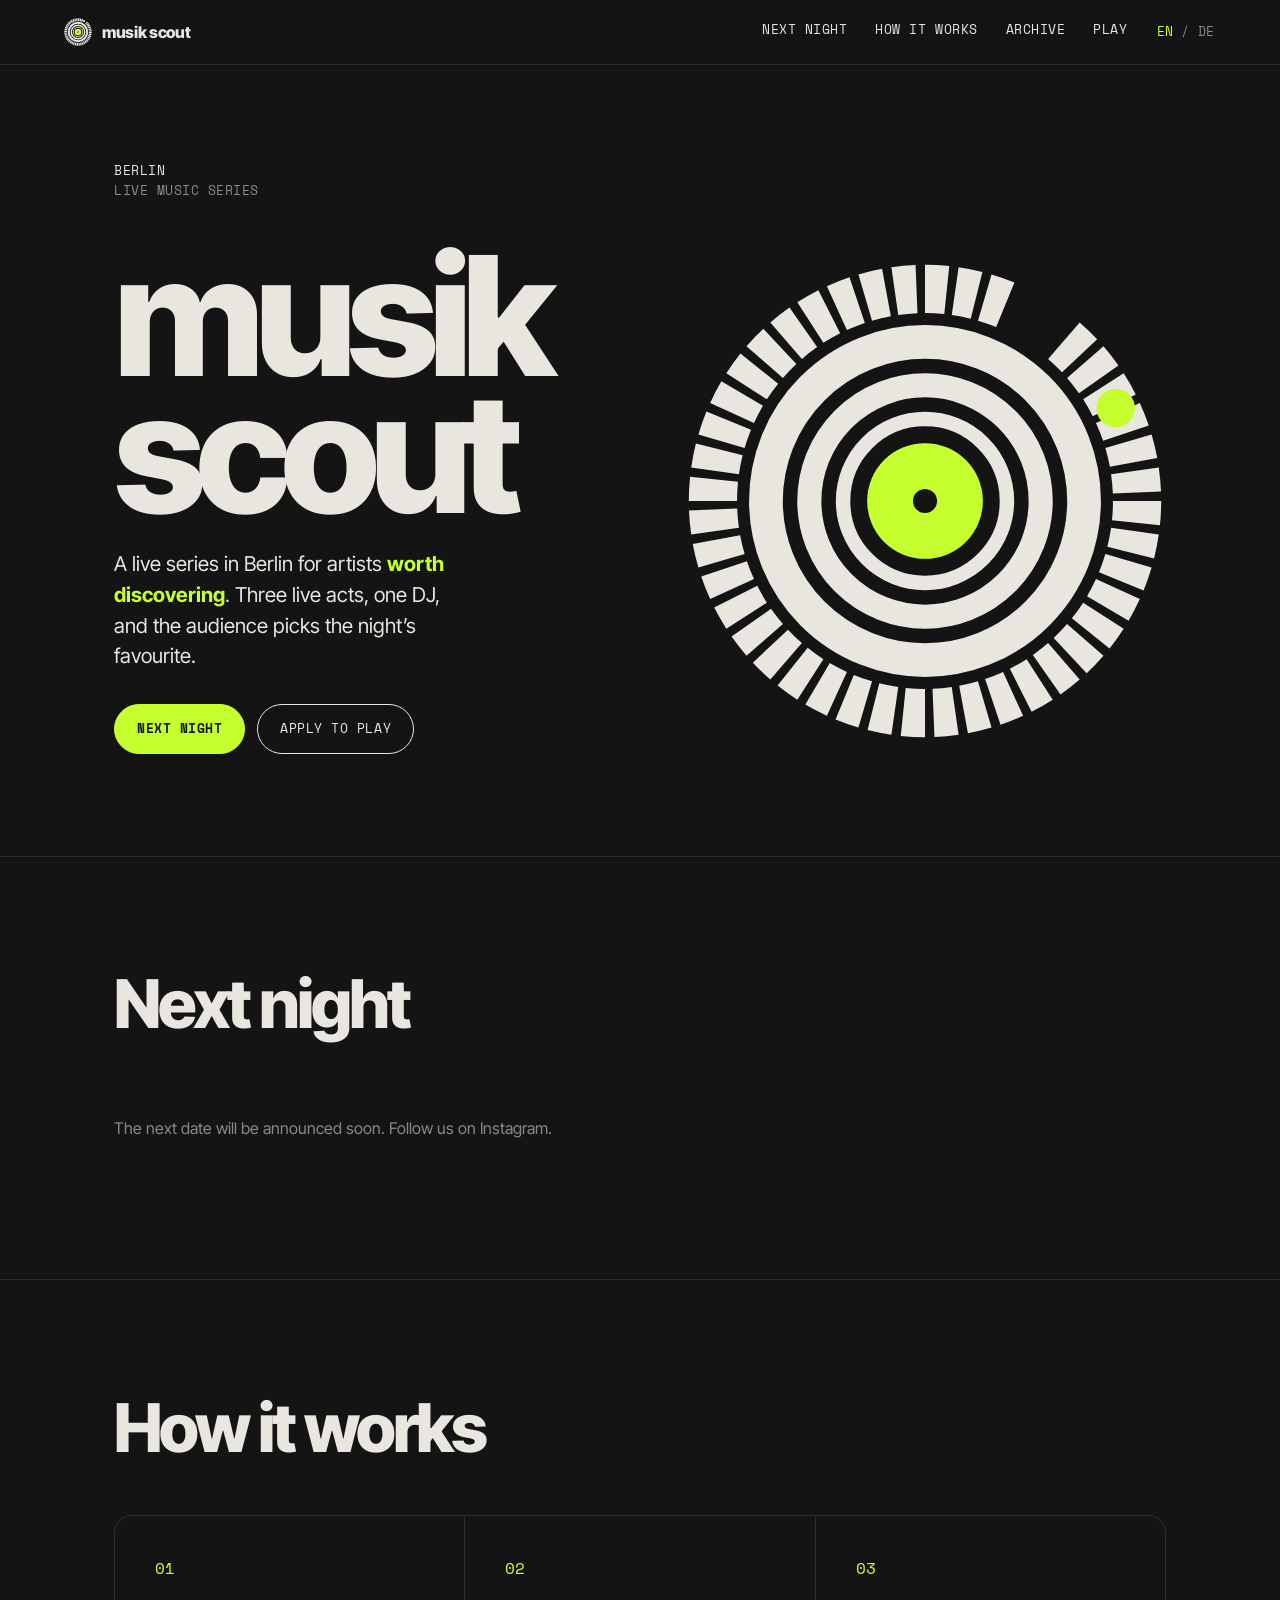
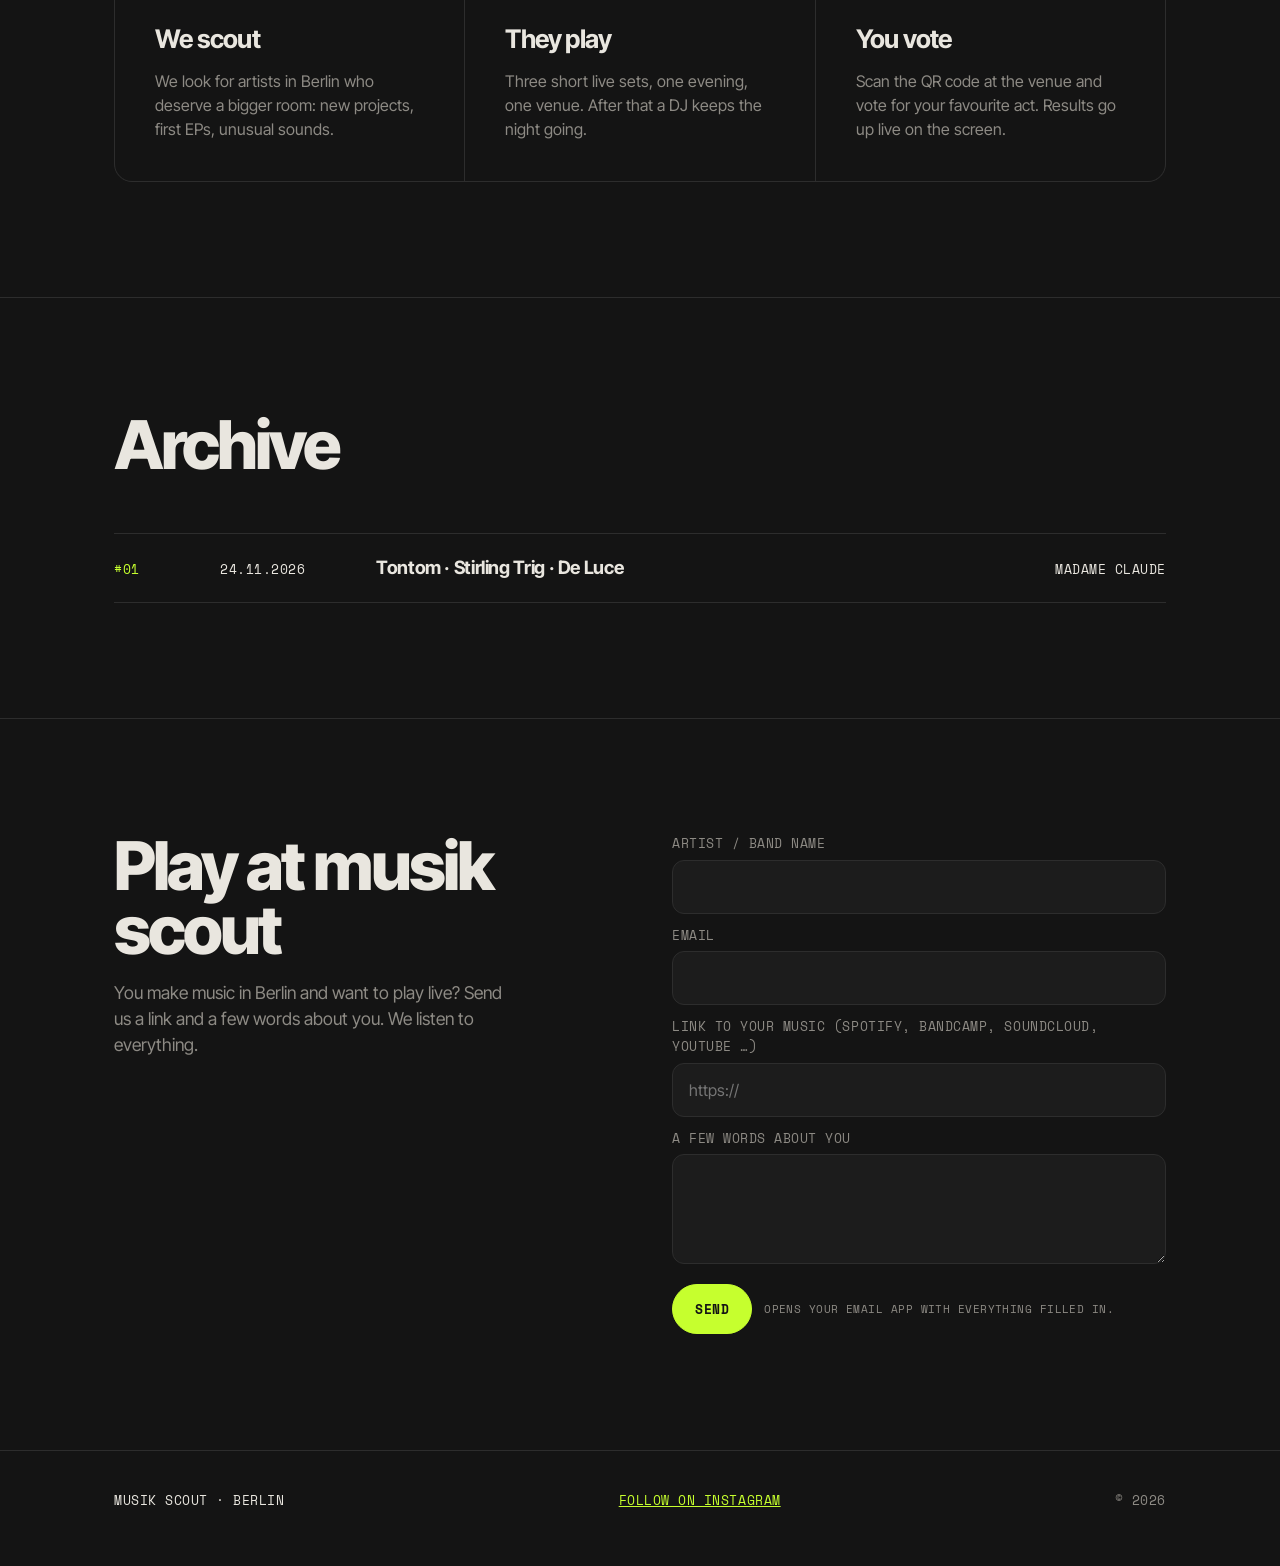
==== index.html @ 7084087f "Erste Version: One-Pager, QR-Voting und Live-Ergebnis Co-Authored-By: Claude Opus 5.5 <noreply@anthr" ====
<!doctype html>
<html lang="en">
<head>
  <meta charset="utf-8">
  <meta name="viewport" content="width=device-width, initial-scale=1">
  <title>musik scout · Berlin</title>
  <meta name="description" content="musik scout – a live music series in Berlin. Three live acts, one DJ, and the audience picks the night’s favourite.">
  <meta name="theme-color" content="#141414">
  <meta property="og:title" content="musik scout · Berlin">
  <meta property="og:description" content="Three live acts, one DJ, and the audience picks the night’s favourite.">
  <link rel="icon" href="assets/logo-static.svg" type="image/svg+xml">
  <link rel="stylesheet" href="assets/style.css">
</head>
<body>

<nav class="nav">
  <a class="brand" href="#top"><img src="assets/logo-static.svg" alt=""> musik scout</a>
  <ul class="mono">
    <li><a href="#next" data-i18n="nav.next">Next night</a></li>
    <li><a href="#how" data-i18n="nav.how">How it works</a></li>
    <li><a href="#archive" data-i18n="nav.archive">Archive</a></li>
    <li><a href="#play" data-i18n="nav.play">Play</a></li>
    <li class="lang"><button data-lang="en">EN</button><span class="dim">/</span><button data-lang="de">DE</button></li>
  </ul>
</nav>

<header class="hero wrap" id="top">
  <div class="hero-meta mono">
    <span>Berlin<br><span class="dim" data-i18n="hero.kicker">Live music series</span></span>
    <span class="lime" id="hero-date" style="text-align:right"></span>
  </div>
  <div class="hero-grid">
    <div>
      <h1 class="wordmark">musik<br>scout</h1>
      <p class="lede" data-i18n="hero.lede"></p>
      <div class="cta-row">
        <a class="btn primary" href="#next" data-i18n="hero.cta">Next night</a>
        <a class="btn" href="#play" data-i18n="hero.play">Apply to play</a>
      </div>
    </div>
    <div class="hero-logo" id="hero-logo" aria-hidden="true"></div>
  </div>
</header>

<section id="next">
  <div class="wrap">
    <div class="section-head">
      <h2 data-i18n="next.title">Next night</h2>
      <span class="mono lime" id="next-edition"></span>
    </div>
    <div id="next-event"></div>
  </div>
</section>

<section id="how">
  <div class="wrap">
    <div class="section-head"><h2 data-i18n="how.title">How it works</h2></div>
    <div class="steps">
      <div class="step"><div class="num">01</div><h3 data-i18n="how.1.t"></h3><p data-i18n="how.1.p"></p></div>
      <div class="step"><div class="num">02</div><h3 data-i18n="how.2.t"></h3><p data-i18n="how.2.p"></p></div>
      <div class="step"><div class="num">03</div><h3 data-i18n="how.3.t"></h3><p data-i18n="how.3.p"></p></div>
    </div>
  </div>
</section>

<section id="archive">
  <div class="wrap">
    <div class="section-head"><h2 data-i18n="archive.title">Archive</h2></div>
    <ul class="archive" id="archive-list"></ul>
  </div>
</section>

<section id="play">
  <div class="wrap apply">
    <div>
      <h2 data-i18n="play.title">Play at musik scout</h2>
      <p data-i18n="play.p"></p>
    </div>
    <form class="apply-form" id="apply-form">
      <label class="field"><span class="mono dim" data-i18n="play.name"></span><input name="name" required></label>
      <label class="field"><span class="mono dim" data-i18n="play.email"></span><input name="email" type="email" required></label>
      <label class="field"><span class="mono dim" data-i18n="play.link"></span><input name="link" type="url" required placeholder="https://"></label>
      <label class="field"><span class="mono dim" data-i18n="play.msg"></span><textarea name="msg"></textarea></label>
      <div class="cta-row" style="margin-top:8px;align-items:center">
        <button class="btn primary" type="submit" data-i18n="play.send">Send</button>
        <span class="mono dim" style="font-size:.7rem" data-i18n="play.note"></span>
      </div>
    </form>
  </div>
</section>

<footer>
  <div class="wrap mono">
    <span>musik scout · Berlin</span>
    <a id="insta-link" href="#" target="_blank" rel="noopener" class="lime" data-i18n="foot.follow">Follow on Instagram</a>
    <span class="dim">© <span id="year"></span></span>
  </div>
</footer>

<script src="assets/data.js"></script>
<script src="assets/i18n.js"></script>
<script src="assets/app.js"></script>
</body>
</html>
---- assets/style.css ----
@import url("https://fonts.googleapis.com/css2?family=Inter+Tight:wght@500;700;800&family=Space+Mono:wght@400;700&display=swap");

:root {
  --bg: #141414;
  --bg-2: #1c1c1c;
  --ink: #e9e6df;
  --ink-dim: #8d8a84;
  --line: #2d2d2d;
  --lime: #c6ff2e;
  --sans: "Inter Tight", "Helvetica Neue", Arial, sans-serif;
  --mono: "Space Mono", ui-monospace, Menlo, monospace;
  --pad: clamp(20px, 5vw, 64px);
}

* { box-sizing: border-box; margin: 0; padding: 0; }
html { scroll-behavior: smooth; }
body {
  background: var(--bg);
  color: var(--ink);
  font-family: var(--sans);
  -webkit-font-smoothing: antialiased;
  line-height: 1.5;
}
a { color: inherit; }
img, svg { display: block; max-width: 100%; }

.mono { font-family: var(--mono); text-transform: uppercase; letter-spacing: 0.04em; font-size: 0.82rem; }
.lime { color: var(--lime); }
.dim { color: var(--ink-dim); }
.wrap { max-width: 1180px; margin: 0 auto; padding: 0 var(--pad); }

/* ── Nav ─────────────────────────────────────────── */
.nav {
  position: sticky; top: 0; z-index: 10;
  display: flex; justify-content: space-between; align-items: center;
  padding: 18px var(--pad);
  background: rgba(20, 20, 20, 0.85);
  backdrop-filter: blur(10px);
  border-bottom: 1px solid var(--line);
}
.nav .brand { display: flex; gap: 10px; align-items: center; text-decoration: none; font-weight: 800; letter-spacing: -0.02em; }
.nav .brand img { width: 28px; height: 28px; }
.nav ul { display: flex; gap: 28px; list-style: none; }
.nav ul a { text-decoration: none; }
.nav ul a:hover { color: var(--lime); }
@media (max-width: 720px) { .nav ul li:not(:last-child) { display: none; } }

/* ── Hero ────────────────────────────────────────── */
.hero { padding-top: clamp(40px, 8vw, 96px); padding-bottom: clamp(48px, 8vw, 110px); }
.hero-meta { display: flex; justify-content: space-between; margin-bottom: clamp(24px, 5vw, 48px); }
.hero-grid { display: grid; grid-template-columns: 1.05fr 1fr; gap: clamp(24px, 5vw, 72px); align-items: center; }
.hero-logo { width: 100%; max-width: 520px; justify-self: center; color: var(--ink); }
.hero-logo .orbit { transform-origin: 100px 100px; animation: orbit 14s linear infinite; }
@keyframes orbit { to { transform: rotate(360deg); } }
@media (prefers-reduced-motion: reduce) { .hero-logo .orbit { animation: none; } }

.wordmark {
  font-weight: 800;
  font-size: clamp(4.2rem, 13vw, 10.5rem);
  line-height: 0.82;
  letter-spacing: -0.055em;
  margin-bottom: 28px;
}
.hero p.lede { font-size: clamp(1.1rem, 1.6vw, 1.35rem); max-width: 30ch; color: var(--ink); }
.hero p.lede strong { color: var(--lime); font-weight: 700; }
.cta-row { display: flex; gap: 12px; flex-wrap: wrap; margin-top: 32px; }

.btn {
  display: inline-flex; align-items: center; gap: 10px;
  padding: 14px 22px; border-radius: 999px;
  font-family: var(--mono); text-transform: uppercase; font-size: 0.82rem; letter-spacing: 0.04em;
  text-decoration: none; border: 1px solid var(--ink); background: transparent; color: var(--ink);
  cursor: pointer; transition: background .15s, color .15s, transform .1s;
}
.btn:hover { background: var(--ink); color: var(--bg); }
.btn.primary { background: var(--lime); border-color: var(--lime); color: var(--bg); font-weight: 700; }
.btn.primary:hover { background: var(--ink); border-color: var(--ink); }
.btn:active { transform: scale(0.97); }

@media (max-width: 860px) {
  .hero-grid { grid-template-columns: 1fr; }
  .hero-logo { max-width: 300px; order: -1; }
}

/* ── Sections ────────────────────────────────────── */
section { border-top: 1px solid var(--line); padding: clamp(56px, 9vw, 120px) 0; }
.section-head { display: flex; justify-content: space-between; align-items: baseline; margin-bottom: clamp(28px, 5vw, 56px); gap: 16px; }
h2 { font-size: clamp(2.2rem, 5.5vw, 4.2rem); font-weight: 800; letter-spacing: -0.045em; line-height: 0.95; }

/* Event-Karte im Poster-Stil */
.event-card {
  display: grid; grid-template-columns: 1fr 1fr; gap: 0;
  border: 1px solid var(--line); border-radius: 18px; overflow: hidden; background: var(--bg-2);
}
.event-card .left, .event-card .right { padding: clamp(24px, 4vw, 44px); }
.event-card .left { border-right: 1px solid var(--line); display: flex; flex-direction: column; justify-content: space-between; gap: 32px; }
.event-date { font-size: clamp(3.4rem, 8vw, 6rem); font-weight: 800; letter-spacing: -0.05em; line-height: 0.9; }
.lineup { list-style: none; text-align: right; }
.lineup li { font-size: clamp(1.5rem, 3vw, 2.2rem); font-weight: 700; letter-spacing: -0.03em; line-height: 1.15; }
.lineup a { text-decoration: none; }
.lineup a:hover { color: var(--lime); }
.right .group + .group { margin-top: 26px; }
.right .group .mono { margin-bottom: 6px; text-align: right; }
.event-foot { display: flex; justify-content: space-between; align-items: center; border-top: 1px solid var(--line); padding: 18px clamp(24px, 4vw, 44px); grid-column: 1 / -1; gap: 12px; flex-wrap: wrap; }
@media (max-width: 760px) {
  .event-card { grid-template-columns: 1fr; }
  .event-card .left { border-right: 0; border-bottom: 1px solid var(--line); }
}

/* Konzept */
.steps { display: grid; grid-template-columns: repeat(3, 1fr); gap: 1px; background: var(--line); border: 1px solid var(--line); border-radius: 18px; overflow: hidden; }
.step { background: var(--bg); padding: clamp(24px, 3.5vw, 40px); }
.step .num { font-family: var(--mono); color: var(--lime); margin-bottom: 40px; }
.step h3 { font-size: 1.6rem; letter-spacing: -0.03em; margin-bottom: 10px; }
.step p { color: var(--ink-dim); }
@media (max-width: 760px) { .steps { grid-template-columns: 1fr; } }

/* Archiv */
.archive { list-style: none; border-top: 1px solid var(--line); }
.archive li { display: grid; grid-template-columns: 90px 140px 1fr auto; gap: 16px; padding: 20px 0; border-bottom: 1px solid var(--line); align-items: baseline; }
.archive .acts { font-weight: 700; font-size: 1.15rem; letter-spacing: -0.02em; }
.archive .win { color: var(--lime); }
.empty { color: var(--ink-dim); padding: 24px 0; }
@media (max-width: 760px) { .archive li { grid-template-columns: 1fr; gap: 4px; } }

/* Bewerben */
.apply { display: grid; grid-template-columns: 1fr 1fr; gap: clamp(28px, 5vw, 72px); align-items: start; }
.apply p { color: var(--ink-dim); font-size: 1.1rem; max-width: 40ch; margin-top: 18px; }
form.apply-form { display: grid; gap: 12px; }
.field { display: grid; gap: 6px; }
.field input, .field textarea {
  width: 100%; padding: 14px 16px; border-radius: 12px; border: 1px solid var(--line);
  background: var(--bg-2); color: var(--ink); font: inherit; font-size: 1rem;
}
.field input:focus, .field textarea:focus { outline: none; border-color: var(--lime); }
.field textarea { min-height: 110px; resize: vertical; }
@media (max-width: 760px) { .apply { grid-template-columns: 1fr; } }

/* Footer */
footer { border-top: 1px solid var(--line); padding: 40px 0 56px; }
footer .wrap { display: flex; justify-content: space-between; gap: 20px; flex-wrap: wrap; }

/* ── Voting-Seite ────────────────────────────────── */
.vote-page { min-height: 100svh; display: flex; flex-direction: column; }
.vote-head { padding: 22px var(--pad) 0; display: flex; justify-content: space-between; align-items: center; }
.vote-head img { width: 40px; height: 40px; }
.vote-main { flex: 1; padding: 28px var(--pad) 40px; max-width: 560px; width: 100%; margin: 0 auto; }
.vote-main h1 { font-size: clamp(2.6rem, 11vw, 3.6rem); font-weight: 800; letter-spacing: -0.05em; line-height: 0.92; margin: 10px 0 14px; }
.vote-main .sub { color: var(--ink-dim); margin-bottom: 28px; }
.choices { display: grid; gap: 12px; }
.choice {
  display: flex; justify-content: space-between; align-items: center;
  width: 100%; padding: 22px 22px; border-radius: 16px;
  border: 1px solid var(--line); background: var(--bg-2); color: var(--ink);
  font: inherit; font-size: 1.6rem; font-weight: 700; letter-spacing: -0.03em; text-align: left;
  cursor: pointer; transition: border-color .15s, background .15s, transform .1s;
}
.choice .dot { width: 22px; height: 22px; border-radius: 50%; border: 2px solid var(--ink-dim); flex: none; transition: all .15s; }
.choice:hover { border-color: var(--ink-dim); }
.choice[aria-pressed="true"] { border-color: var(--lime); background: #20241a; }
.choice[aria-pressed="true"] .dot { border-color: var(--lime); background: var(--lime); box-shadow: inset 0 0 0 4px #20241a; }
.choice:active { transform: scale(0.985); }
.vote-submit { width: 100%; justify-content: center; margin-top: 22px; padding: 18px; font-size: 0.95rem; }
.vote-submit:disabled { background: var(--bg-2); border-color: var(--line); color: var(--ink-dim); cursor: not-allowed; }
.notice { border: 1px solid var(--line); border-radius: 16px; padding: 26px; background: var(--bg-2); }
.notice h2 { font-size: 2rem; margin-bottom: 8px; }
.notice p { color: var(--ink-dim); }
.demo-flag { position: fixed; bottom: 12px; left: 50%; transform: translateX(-50%); background: #3a2f00; color: #ffd84a; border-radius: 999px; padding: 6px 14px; font-family: var(--mono); font-size: 0.7rem; text-transform: uppercase; white-space: nowrap; }

/* ── Live-Ergebnis (Beamer) ──────────────────────── */
.results-page { min-height: 100vh; padding: 4vh 5vw; display: grid; grid-template-rows: auto 1fr auto; gap: 4vh; }
.results-top { display: flex; justify-content: space-between; align-items: flex-start; }
.results-top h1 { font-size: 7vw; font-weight: 800; letter-spacing: -0.055em; line-height: 0.85; }
.results-bars { display: grid; align-content: center; gap: 3.2vh; }
.bar-row { display: grid; grid-template-columns: 26vw 1fr 9vw; align-items: center; gap: 2vw; }
.bar-row .name { font-size: 3.4vw; font-weight: 800; letter-spacing: -0.04em; text-align: right; white-space: nowrap; overflow: hidden; text-overflow: ellipsis; }
.bar-track { height: 7vh; background: var(--bg-2); border-radius: 999px; overflow: hidden; }
.bar-fill { height: 100%; width: 0; background: var(--ink); border-radius: 999px; transition: width 0.9s cubic-bezier(.2,.8,.2,1); }
.bar-row.lead .bar-fill { background: var(--lime); }
.bar-row .pct { font-family: var(--mono); font-size: 2.4vw; }
.results-foot { display: flex; justify-content: space-between; align-items: flex-end; }
.qr-box { display: flex; gap: 2vw; align-items: center; }
.qr-box .qr { background: var(--ink); padding: 10px; border-radius: 12px; width: 15vh; height: 15vh; }
.qr-box .qr img, .qr-box .qr canvas, .qr-box .qr svg { width: 100%; height: 100%; }
.results-foot .mono { font-size: 1.4vw; }

/* Sprachumschalter */
.lang { display: flex; gap: 6px; align-items: center; }
.lang button { background: none; border: 0; color: var(--ink-dim); font: inherit; cursor: pointer; padding: 2px; }
.lang button[aria-pressed="true"] { color: var(--lime); }
.lang button:hover { color: var(--ink); }
.hero-logo img { width: 100%; height: auto; }
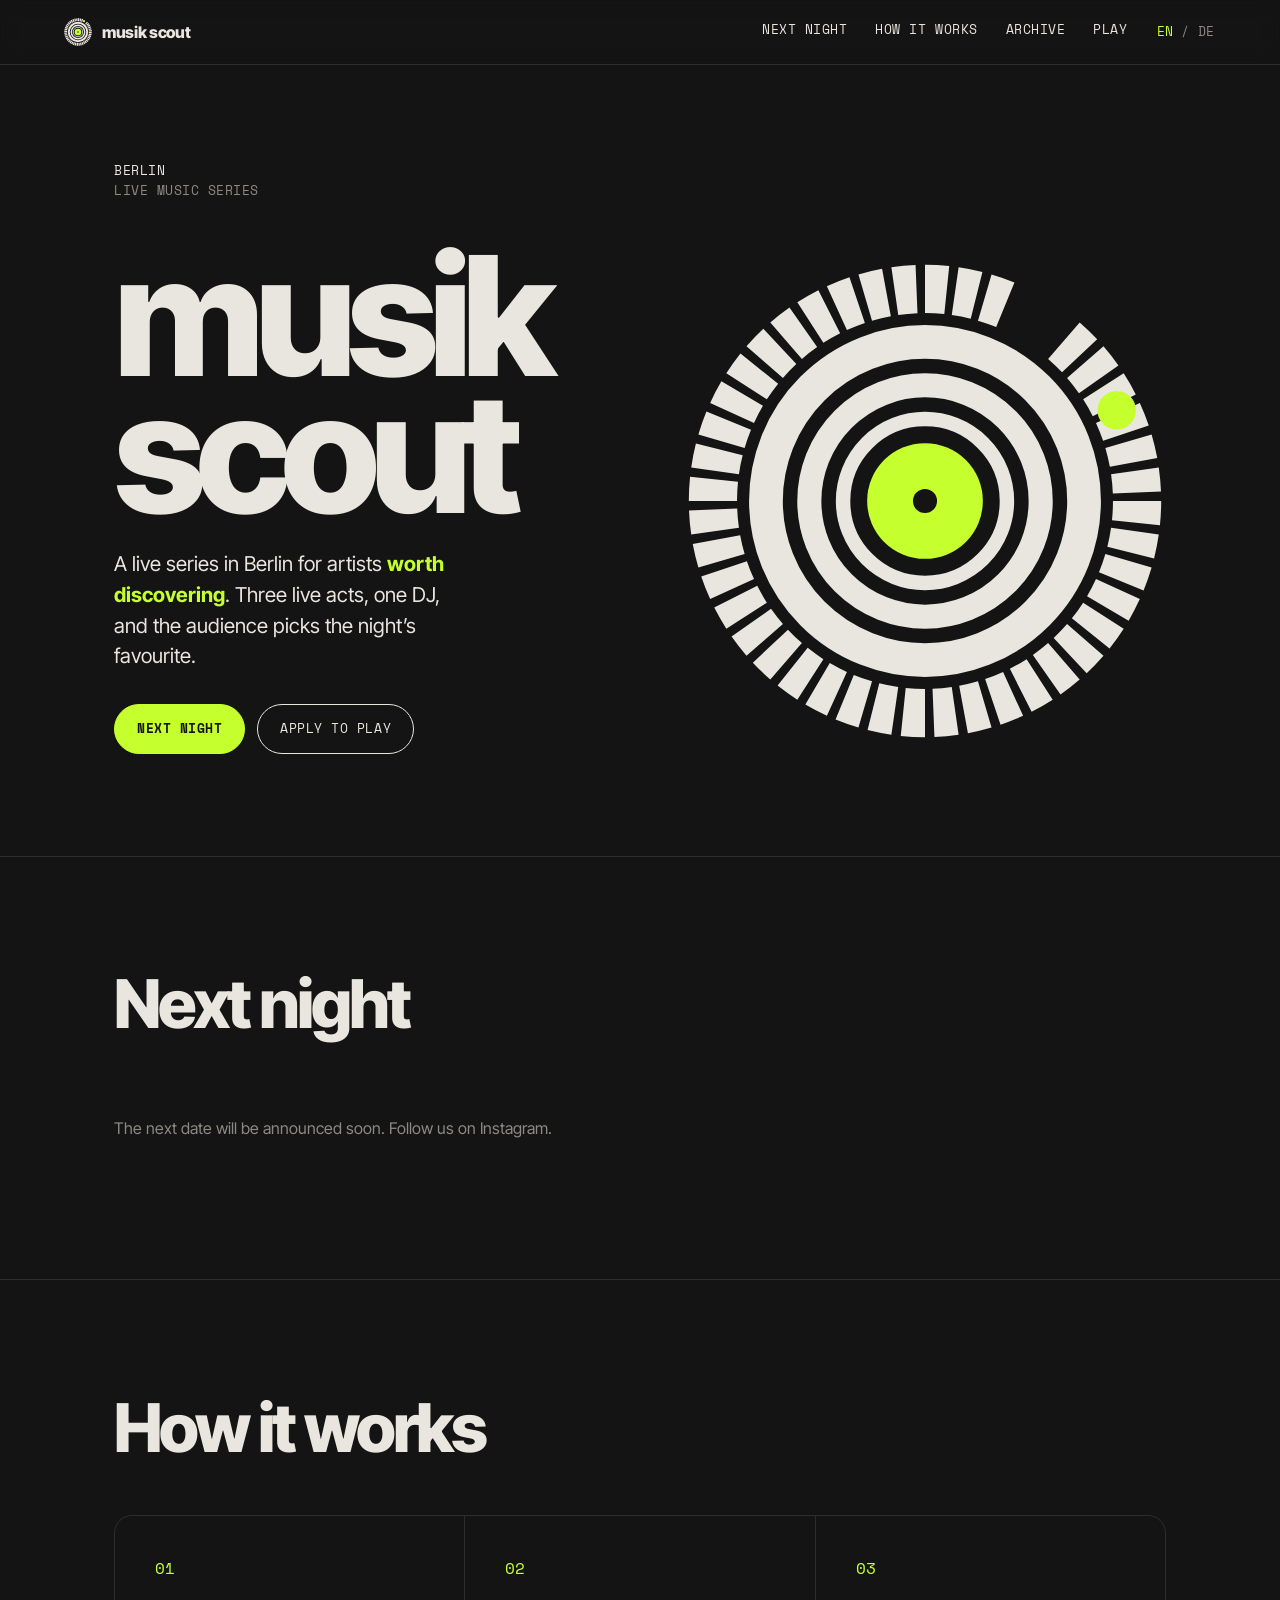
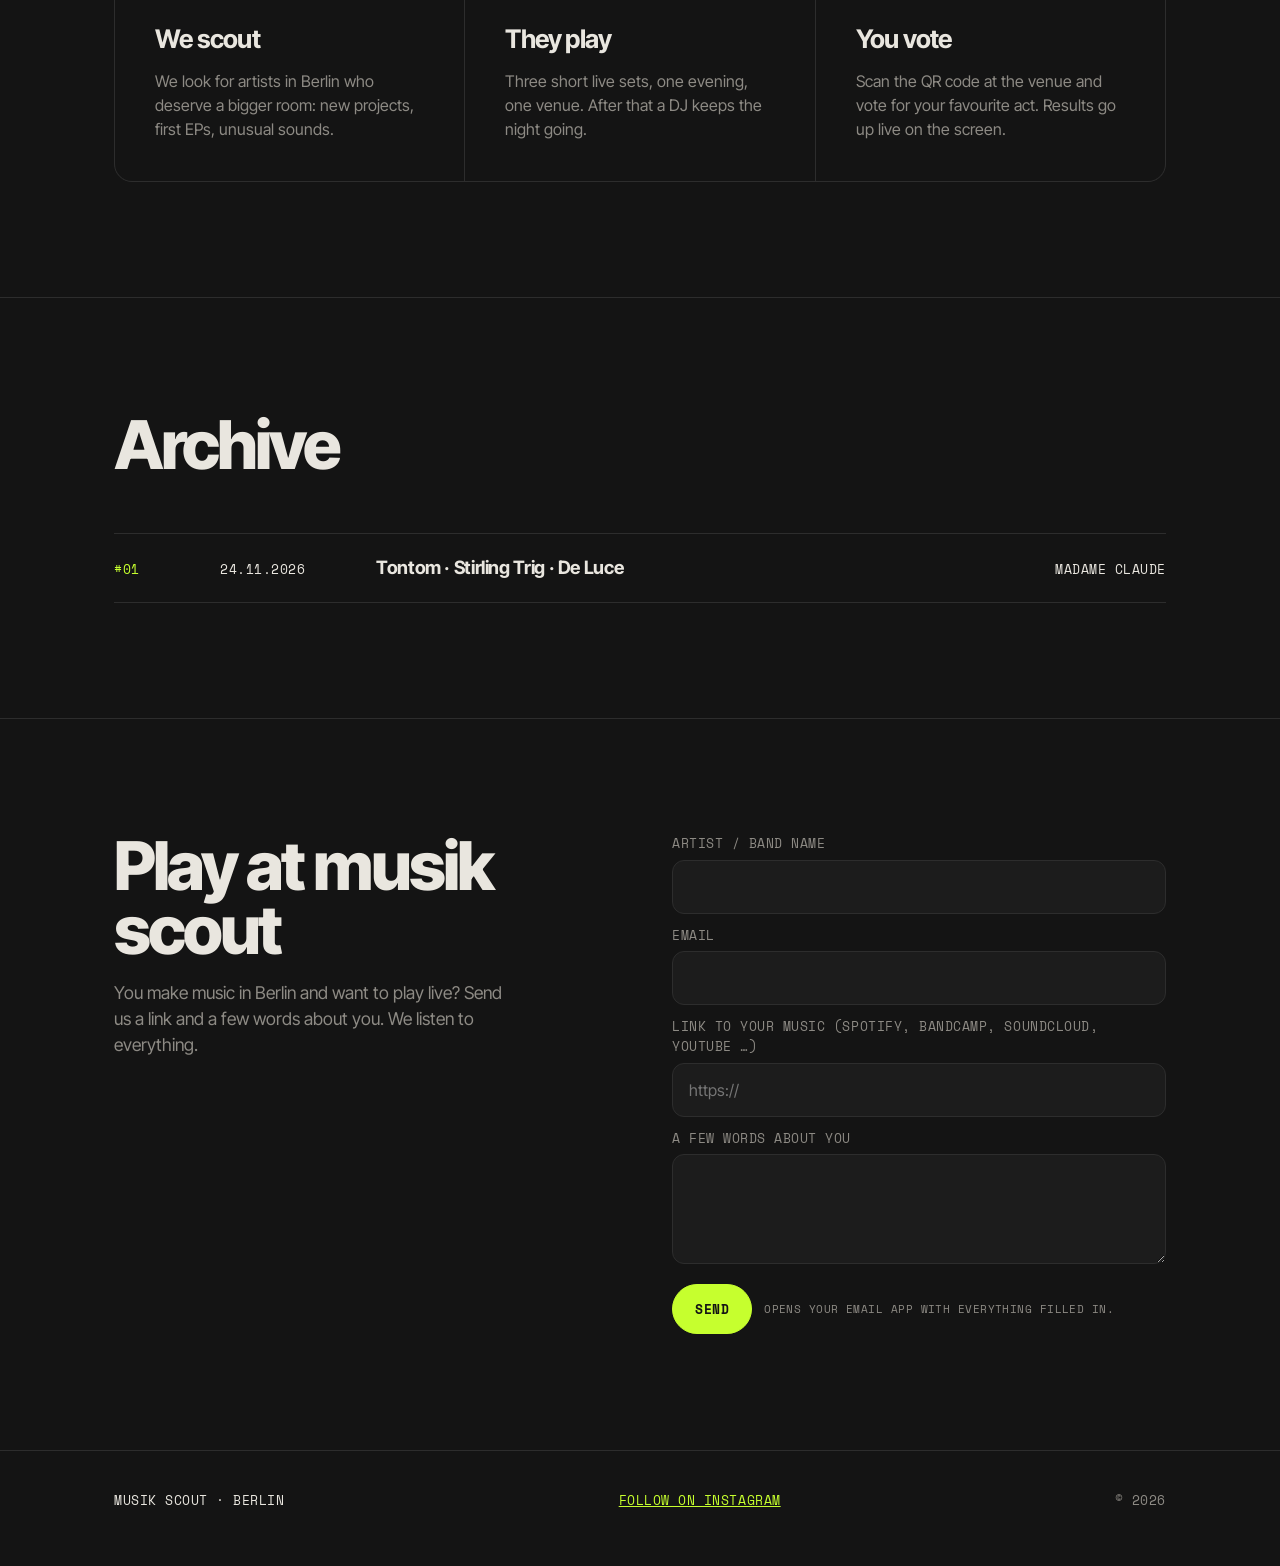
==== commit bc031a05: "Admin-Bereich (Backstage), Events in Datenbank, QR-Plakat, Danke-Screen mit nächstem Termin - Verste" ====
--- a/index.html
+++ b/index.html
@@ -98,7 +98,9 @@
 </footer>
 
 <script src="assets/data.js"></script>
+<script src="assets/config.js"></script>
 <script src="assets/i18n.js"></script>
+<script src="assets/db.js"></script>
 <script src="assets/app.js"></script>
 </body>
 </html>
--- a/assets/style.css
+++ b/assets/style.css
@@ -190,3 +190,9 @@
 .lang button[aria-pressed="true"] { color: var(--lime); }
 .lang button:hover { color: var(--ink); }
 .hero-logo img { width: 100%; height: auto; }
+
+/* Nach dem Voting */
+.stay { margin-top: 28px; }
+.next-mini { display: grid; gap: 4px; margin-top: 10px; padding: 18px 20px; border: 1px solid var(--line); border-radius: 16px; text-decoration: none; background: var(--bg-2); }
+.next-mini strong { font-size: 1.3rem; letter-spacing: -0.02em; }
+.next-mini:hover { border-color: var(--lime); }
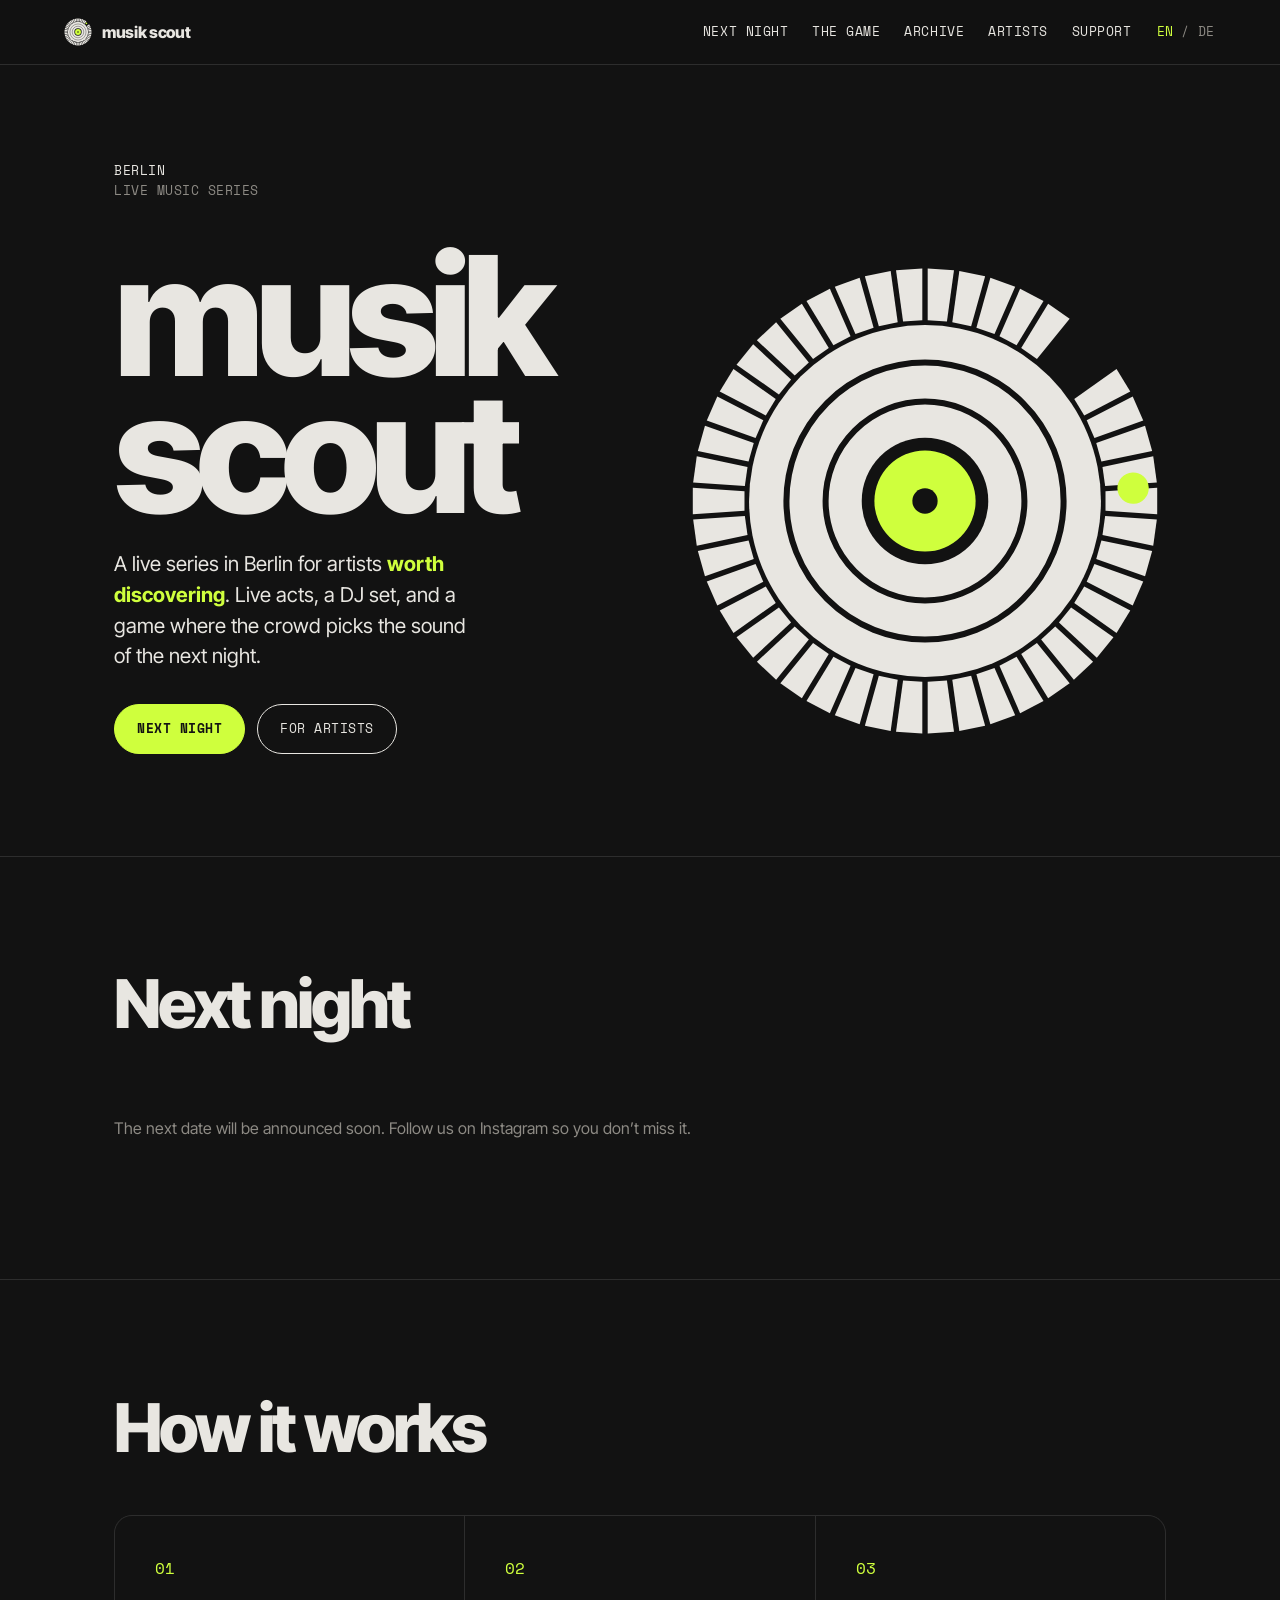
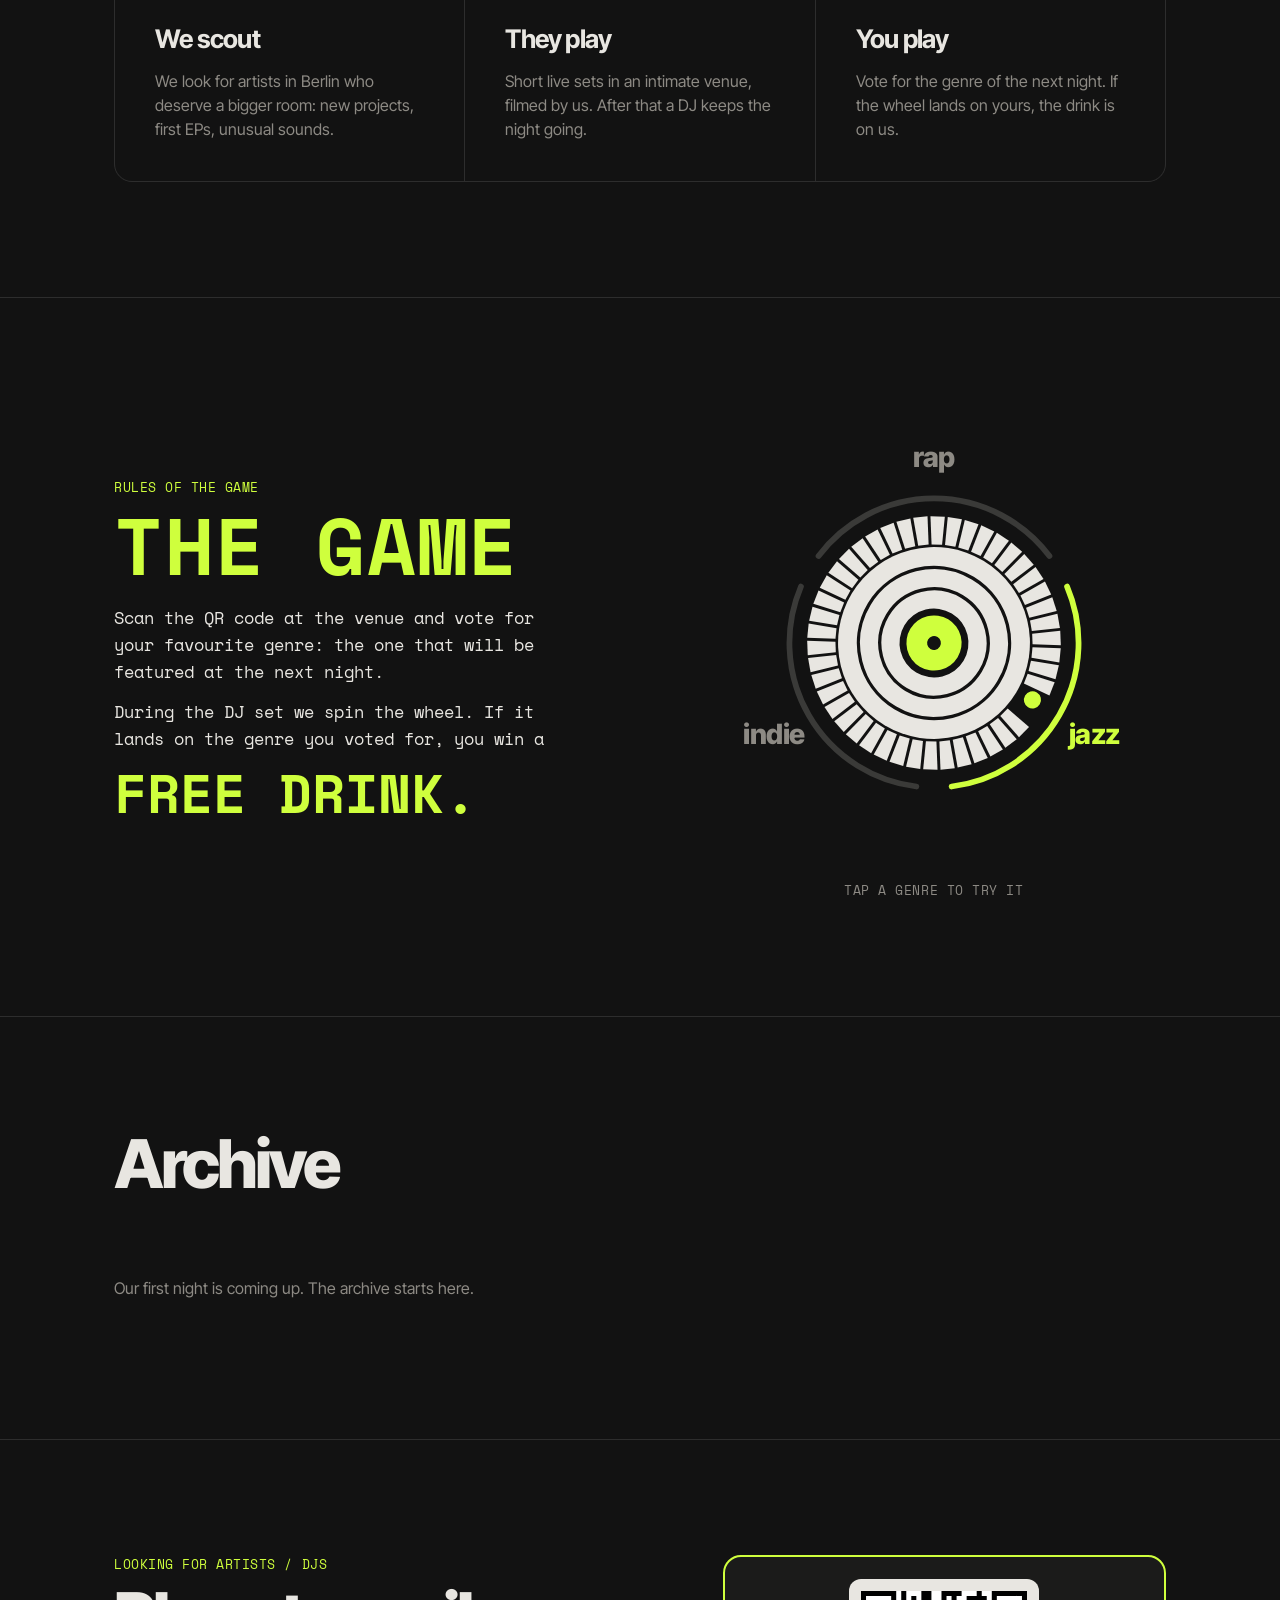
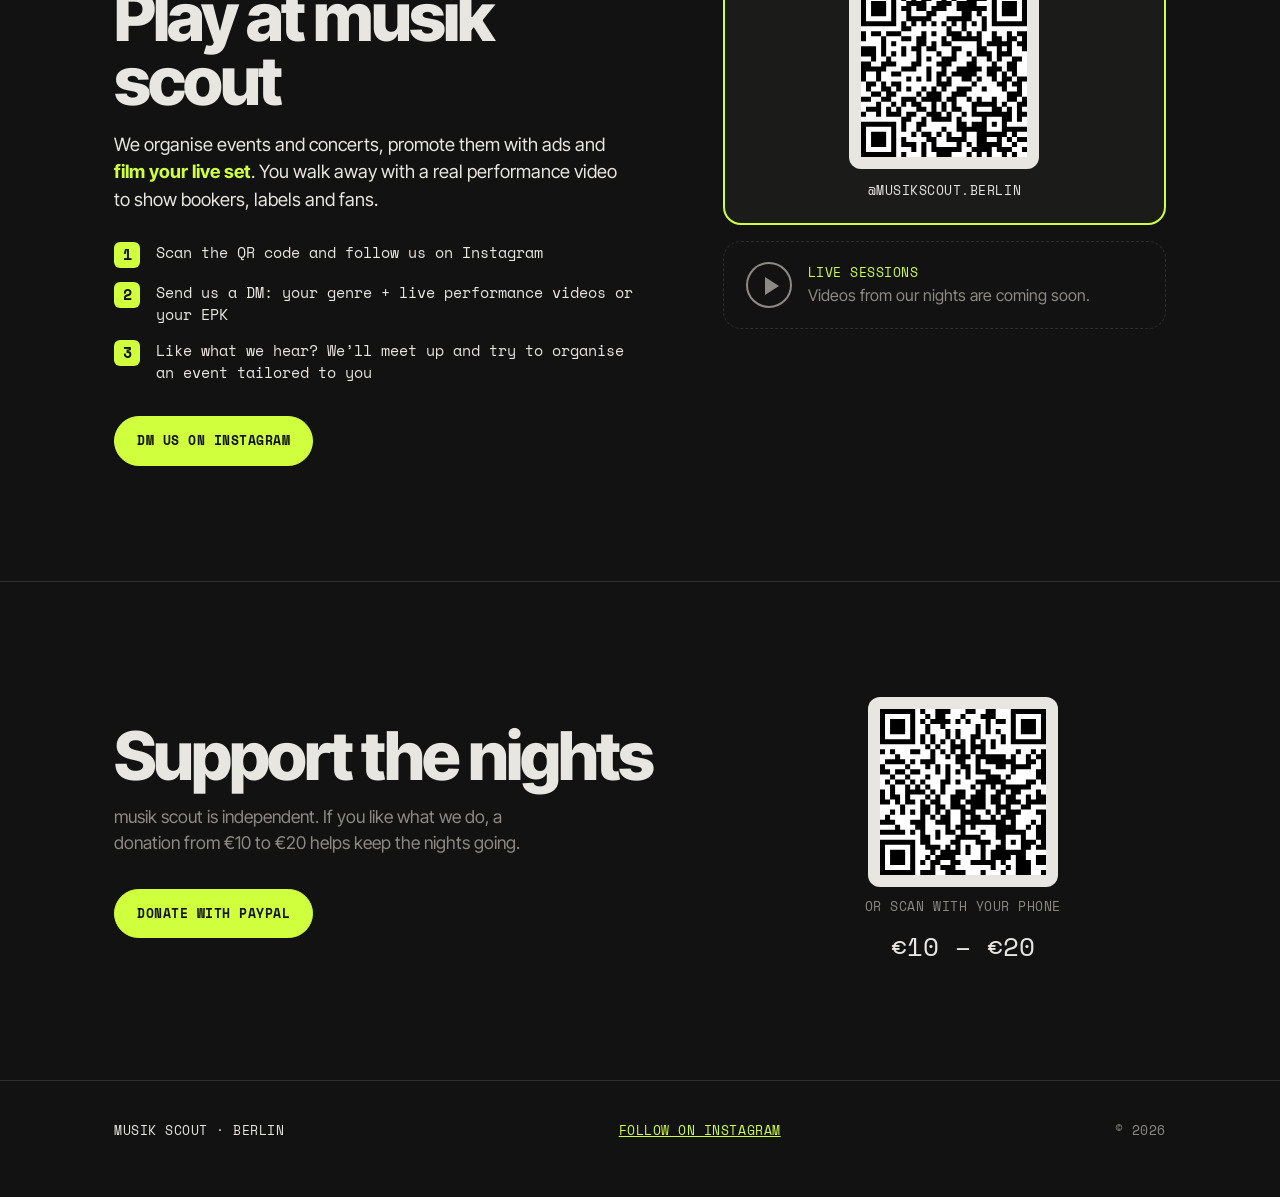
==== commit 44eda705: "Genre-Spiel mit Glücksrad, echtes Logo, Archiv mit Fotos, Künstler- und Spendenbereich - Abstimmung:" ====
--- a/index.html
+++ b/index.html
@@ -4,10 +4,11 @@
   <meta charset="utf-8">
   <meta name="viewport" content="width=device-width, initial-scale=1">
   <title>musik scout · Berlin</title>
-  <meta name="description" content="musik scout – a live music series in Berlin. Three live acts, one DJ, and the audience picks the night’s favourite.">
-  <meta name="theme-color" content="#141414">
+  <meta name="description" content="musik scout – a live music series in Berlin. Live acts, a DJ set, and a game where the crowd picks the sound of the next night.">
+  <meta name="theme-color" content="#121212">
   <meta property="og:title" content="musik scout · Berlin">
-  <meta property="og:description" content="Three live acts, one DJ, and the audience picks the night’s favourite.">
+  <meta property="og:description" content="Live acts, a DJ set, and a game where the crowd picks the sound of the next night.">
+  <meta property="og:image" content="assets/brand/profile.png">
   <link rel="icon" href="assets/logo-static.svg" type="image/svg+xml">
   <link rel="stylesheet" href="assets/style.css">
 </head>
@@ -17,9 +18,10 @@
   <a class="brand" href="#top"><img src="assets/logo-static.svg" alt=""> musik scout</a>
   <ul class="mono">
     <li><a href="#next" data-i18n="nav.next">Next night</a></li>
-    <li><a href="#how" data-i18n="nav.how">How it works</a></li>
+    <li><a href="#game" data-i18n="nav.game">The game</a></li>
     <li><a href="#archive" data-i18n="nav.archive">Archive</a></li>
-    <li><a href="#play" data-i18n="nav.play">Play</a></li>
+    <li><a href="#artists" data-i18n="nav.artists">Artists</a></li>
+    <li><a href="#support" data-i18n="nav.support">Support</a></li>
     <li class="lang"><button data-lang="en">EN</button><span class="dim">/</span><button data-lang="de">DE</button></li>
   </ul>
 </nav>
@@ -35,10 +37,10 @@
       <p class="lede" data-i18n="hero.lede"></p>
       <div class="cta-row">
         <a class="btn primary" href="#next" data-i18n="hero.cta">Next night</a>
-        <a class="btn" href="#play" data-i18n="hero.play">Apply to play</a>
+        <a class="btn" href="#artists" data-i18n="hero.play">For artists</a>
       </div>
     </div>
-    <div class="hero-logo" id="hero-logo" aria-hidden="true"></div>
+    <div class="hero-logo" aria-hidden="true"><img src="assets/logo.svg" alt=""></div>
   </div>
 </header>
 
@@ -63,36 +65,73 @@
   </div>
 </section>
 
+<section id="game">
+  <div class="wrap game">
+    <div>
+      <div class="mono lime">Rules of the game</div>
+      <h2 class="game-title" data-i18n="game.title">The game</h2>
+      <p data-i18n="game.p1"></p>
+      <p><span data-i18n="game.p2"></span> <span class="game-drink" data-i18n="game.drink">free drink.</span></p>
+    </div>
+    <div class="game-wheel">
+      <div id="demo-wheel"></div>
+      <div class="mono dim" style="text-align:center;margin-top:8px" data-i18n="game.try"></div>
+    </div>
+  </div>
+</section>
+
 <section id="archive">
   <div class="wrap">
     <div class="section-head"><h2 data-i18n="archive.title">Archive</h2></div>
-    <ul class="archive" id="archive-list"></ul>
+    <div id="archive-list"></div>
   </div>
 </section>
 
-<section id="play">
-  <div class="wrap apply">
+<section id="artists">
+  <div class="wrap artists">
     <div>
-      <h2 data-i18n="play.title">Play at musik scout</h2>
-      <p data-i18n="play.p"></p>
+      <div class="mono lime" data-i18n="artists.kicker">Looking for artists / DJs</div>
+      <h2 data-i18n="artists.title">Play at musik scout</h2>
+      <p class="artists-p" data-i18n="artists.p"></p>
+      <ol class="artist-steps">
+        <li><span class="n">1</span><span data-i18n="artists.1"></span></li>
+        <li><span class="n">2</span><span data-i18n="artists.2"></span></li>
+        <li><span class="n">3</span><span data-i18n="artists.3"></span></li>
+      </ol>
+      <div class="cta-row"><a class="btn primary js-insta" href="#" target="_blank" rel="noopener" data-i18n="artists.dm">DM us on Instagram</a></div>
     </div>
-    <form class="apply-form" id="apply-form">
-      <label class="field"><span class="mono dim" data-i18n="play.name"></span><input name="name" required></label>
-      <label class="field"><span class="mono dim" data-i18n="play.email"></span><input name="email" type="email" required></label>
-      <label class="field"><span class="mono dim" data-i18n="play.link"></span><input name="link" type="url" required placeholder="https://"></label>
-      <label class="field"><span class="mono dim" data-i18n="play.msg"></span><textarea name="msg"></textarea></label>
-      <div class="cta-row" style="margin-top:8px;align-items:center">
-        <button class="btn primary" type="submit" data-i18n="play.send">Send</button>
-        <span class="mono dim" style="font-size:.7rem" data-i18n="play.note"></span>
+    <div class="artists-side">
+      <a class="qr-card js-insta" href="#" target="_blank" rel="noopener">
+        <div class="qr" id="qr-insta"></div>
+        <div class="mono js-handle">@musikscout.berlin</div>
+      </a>
+      <div class="video-slot">
+        <div class="play" aria-hidden="true"></div>
+        <div><div class="mono lime" data-i18n="artists.video.t">Live sessions</div><div class="dim" data-i18n="artists.video.p"></div></div>
       </div>
-    </form>
+    </div>
+  </div>
+</section>
+
+<section id="support">
+  <div class="wrap support">
+    <div>
+      <h2 data-i18n="support.title">Support the nights</h2>
+      <p data-i18n="support.p"></p>
+      <div class="cta-row"><a class="btn primary" id="paypal-link" href="#" target="_blank" rel="noopener" data-i18n="support.btn">Donate with PayPal</a></div>
+    </div>
+    <div class="support-qr">
+      <div class="qr" id="qr-paypal"></div>
+      <div class="mono dim" data-i18n="support.scan"></div>
+      <div class="donate-range">€10 – €20</div>
+    </div>
   </div>
 </section>
 
 <footer>
   <div class="wrap mono">
     <span>musik scout · Berlin</span>
-    <a id="insta-link" href="#" target="_blank" rel="noopener" class="lime" data-i18n="foot.follow">Follow on Instagram</a>
+    <a href="#" target="_blank" rel="noopener" class="lime js-insta" data-i18n="foot.follow">Follow on Instagram</a>
     <span class="dim">© <span id="year"></span></span>
   </div>
 </footer>
@@ -101,6 +140,8 @@
 <script src="assets/config.js"></script>
 <script src="assets/i18n.js"></script>
 <script src="assets/db.js"></script>
+<script src="assets/qrcode.js"></script>
+<script src="assets/wheel.js"></script>
 <script src="assets/app.js"></script>
 </body>
 </html>
--- a/assets/style.css
+++ b/assets/style.css
@@ -1,12 +1,12 @@
 @import url("https://fonts.googleapis.com/css2?family=Inter+Tight:wght@500;700;800&family=Space+Mono:wght@400;700&display=swap");
 
 :root {
-  --bg: #141414;
-  --bg-2: #1c1c1c;
-  --ink: #e9e6df;
+  --bg: #121212;
+  --bg-2: #1b1b1a;
+  --ink: #e8e6e1;
   --ink-dim: #8d8a84;
   --line: #2d2d2d;
-  --lime: #c6ff2e;
+  --lime: #cfff3d;
   --sans: "Inter Tight", "Helvetica Neue", Arial, sans-serif;
   --mono: "Space Mono", ui-monospace, Menlo, monospace;
   --pad: clamp(20px, 5vw, 64px);
@@ -34,16 +34,16 @@
   position: sticky; top: 0; z-index: 10;
   display: flex; justify-content: space-between; align-items: center;
   padding: 18px var(--pad);
-  background: rgba(20, 20, 20, 0.85);
+  background: rgba(18, 18, 18, 0.85);
   backdrop-filter: blur(10px);
   border-bottom: 1px solid var(--line);
 }
 .nav .brand { display: flex; gap: 10px; align-items: center; text-decoration: none; font-weight: 800; letter-spacing: -0.02em; }
 .nav .brand img { width: 28px; height: 28px; }
-.nav ul { display: flex; gap: 28px; list-style: none; }
+.nav ul { display: flex; gap: 24px; list-style: none; align-items: center; }
 .nav ul a { text-decoration: none; }
 .nav ul a:hover { color: var(--lime); }
-@media (max-width: 720px) { .nav ul li:not(:last-child) { display: none; } }
+@media (max-width: 900px) { .nav ul li:not(:last-child) { display: none; } }
 
 /* ── Hero ────────────────────────────────────────── */
 .hero { padding-top: clamp(40px, 8vw, 96px); padding-bottom: clamp(48px, 8vw, 110px); }
@@ -115,27 +115,6 @@
 .step p { color: var(--ink-dim); }
 @media (max-width: 760px) { .steps { grid-template-columns: 1fr; } }
 
-/* Archiv */
-.archive { list-style: none; border-top: 1px solid var(--line); }
-.archive li { display: grid; grid-template-columns: 90px 140px 1fr auto; gap: 16px; padding: 20px 0; border-bottom: 1px solid var(--line); align-items: baseline; }
-.archive .acts { font-weight: 700; font-size: 1.15rem; letter-spacing: -0.02em; }
-.archive .win { color: var(--lime); }
-.empty { color: var(--ink-dim); padding: 24px 0; }
-@media (max-width: 760px) { .archive li { grid-template-columns: 1fr; gap: 4px; } }
-
-/* Bewerben */
-.apply { display: grid; grid-template-columns: 1fr 1fr; gap: clamp(28px, 5vw, 72px); align-items: start; }
-.apply p { color: var(--ink-dim); font-size: 1.1rem; max-width: 40ch; margin-top: 18px; }
-form.apply-form { display: grid; gap: 12px; }
-.field { display: grid; gap: 6px; }
-.field input, .field textarea {
-  width: 100%; padding: 14px 16px; border-radius: 12px; border: 1px solid var(--line);
-  background: var(--bg-2); color: var(--ink); font: inherit; font-size: 1rem;
-}
-.field input:focus, .field textarea:focus { outline: none; border-color: var(--lime); }
-.field textarea { min-height: 110px; resize: vertical; }
-@media (max-width: 760px) { .apply { grid-template-columns: 1fr; } }
-
 /* Footer */
 footer { border-top: 1px solid var(--line); padding: 40px 0 56px; }
 footer .wrap { display: flex; justify-content: space-between; gap: 20px; flex-wrap: wrap; }
@@ -147,19 +126,6 @@
 .vote-main { flex: 1; padding: 28px var(--pad) 40px; max-width: 560px; width: 100%; margin: 0 auto; }
 .vote-main h1 { font-size: clamp(2.6rem, 11vw, 3.6rem); font-weight: 800; letter-spacing: -0.05em; line-height: 0.92; margin: 10px 0 14px; }
 .vote-main .sub { color: var(--ink-dim); margin-bottom: 28px; }
-.choices { display: grid; gap: 12px; }
-.choice {
-  display: flex; justify-content: space-between; align-items: center;
-  width: 100%; padding: 22px 22px; border-radius: 16px;
-  border: 1px solid var(--line); background: var(--bg-2); color: var(--ink);
-  font: inherit; font-size: 1.6rem; font-weight: 700; letter-spacing: -0.03em; text-align: left;
-  cursor: pointer; transition: border-color .15s, background .15s, transform .1s;
-}
-.choice .dot { width: 22px; height: 22px; border-radius: 50%; border: 2px solid var(--ink-dim); flex: none; transition: all .15s; }
-.choice:hover { border-color: var(--ink-dim); }
-.choice[aria-pressed="true"] { border-color: var(--lime); background: #20241a; }
-.choice[aria-pressed="true"] .dot { border-color: var(--lime); background: var(--lime); box-shadow: inset 0 0 0 4px #20241a; }
-.choice:active { transform: scale(0.985); }
 .vote-submit { width: 100%; justify-content: center; margin-top: 22px; padding: 18px; font-size: 0.95rem; }
 .vote-submit:disabled { background: var(--bg-2); border-color: var(--line); color: var(--ink-dim); cursor: not-allowed; }
 .notice { border: 1px solid var(--line); border-radius: 16px; padding: 26px; background: var(--bg-2); }
@@ -196,3 +162,83 @@
 .next-mini { display: grid; gap: 4px; margin-top: 10px; padding: 18px 20px; border: 1px solid var(--line); border-radius: 16px; text-decoration: none; background: var(--bg-2); }
 .next-mini strong { font-size: 1.3rem; letter-spacing: -0.02em; }
 .next-mini:hover { border-color: var(--lime); }
+
+/* ── Rad (Genre-Spiel) ───────────────────────────── */
+.wheel { width: 100%; height: auto; display: block; user-select: none; -webkit-tap-highlight-color: transparent; }
+.wheel .w-arc { fill: none; stroke: #3a3a38; stroke-width: 14; stroke-linecap: round; transition: stroke .3s; }
+.wheel .w-arc.on { stroke: var(--lime); }
+.wheel .w-label { font-family: var(--sans); font-weight: 800; font-size: 68px; letter-spacing: -0.02em; fill: #8d8a84; transition: fill .3s; }
+.wheel .w-label.on { fill: var(--lime); }
+.wheel .w-hit { fill: transparent; cursor: pointer; }
+.wheel .w-center { fill: transparent; cursor: pointer; }
+.wheel.spinning .w-label { fill: #5a5955; }
+
+/* ── Das Spiel ───────────────────────────────────── */
+.game { display: grid; grid-template-columns: 1.1fr 1fr; gap: clamp(28px, 6vw, 80px); align-items: center; }
+.game-title { font-family: var(--mono); font-weight: 700; text-transform: uppercase; color: var(--lime); font-size: clamp(2.6rem, 7vw, 5rem); letter-spacing: 0.02em; margin: 10px 0 22px; }
+.game p { font-family: var(--mono); font-size: clamp(.95rem, 1.3vw, 1.08rem); line-height: 1.6; max-width: 44ch; margin-bottom: 14px; }
+.game-drink { display: block; font-family: var(--mono); font-weight: 700; text-transform: uppercase; color: var(--lime); font-size: clamp(2rem, 5vw, 3.4rem); line-height: 1.1; margin-top: 10px; }
+.game-wheel { max-width: 460px; width: 100%; justify-self: center; }
+@media (max-width: 800px) { .game { grid-template-columns: 1fr; } }
+
+/* ── Archiv ──────────────────────────────────────── */
+#archive-list { display: grid; gap: 22px; }
+.arch { border: 1px solid var(--line); border-radius: 18px; overflow: hidden; background: var(--bg-2); }
+.arch-head, .arch-foot { display: flex; justify-content: space-between; gap: 12px; padding: 16px 22px; flex-wrap: wrap; }
+.arch-head { border-bottom: 1px solid var(--line); }
+.arch-foot { border-top: 1px solid var(--line); }
+.arch-body { display: grid; grid-template-columns: 240px 1fr; gap: 22px; padding: 22px; }
+.arch-poster img { width: 100%; border-radius: 10px; display: block; transition: transform .2s; }
+.arch-poster:hover img { transform: scale(1.02); }
+.arch-people { display: grid; grid-template-columns: repeat(auto-fill, minmax(150px, 1fr)); gap: 14px; align-content: start; }
+.person { margin: 0; }
+.person img, .person .ph { width: 100%; aspect-ratio: 4 / 5; object-fit: cover; border-radius: 10px; display: block; filter: grayscale(1); background: var(--bg); transition: filter .3s; }
+.person:hover img { filter: none; }
+.person figcaption { display: grid; gap: 2px; margin-top: 8px; }
+.person strong { font-size: 1.05rem; letter-spacing: -0.02em; }
+.person a { text-decoration: none; } .person a:hover { color: var(--lime); }
+.empty { color: var(--ink-dim); padding: 24px 0; }
+@media (max-width: 700px) { .arch-body { grid-template-columns: 1fr; } .arch-poster { max-width: 260px; } .arch-people { grid-template-columns: repeat(2, 1fr); } }
+
+/* ── Für Künstler:innen ──────────────────────────── */
+.artists { display: grid; grid-template-columns: 1.2fr 1fr; gap: clamp(28px, 6vw, 80px); align-items: start; }
+.artists h2 { margin: 10px 0 18px; }
+.artists-p { font-size: 1.15rem; max-width: 46ch; color: var(--ink); }
+.artists-p strong { color: var(--lime); }
+.artist-steps { list-style: none; display: grid; gap: 14px; margin: 28px 0 8px; }
+.artist-steps li { display: grid; grid-template-columns: 30px 1fr; gap: 12px; align-items: start; font-family: var(--mono); font-size: .92rem; }
+.artist-steps .n { width: 26px; height: 26px; border-radius: 6px; background: var(--lime); color: var(--bg); display: grid; place-items: center; font-weight: 700; }
+.artists-side { display: grid; gap: 16px; }
+.qr-card { display: grid; justify-items: center; gap: 12px; padding: 22px; border: 2px solid var(--lime); border-radius: 18px; text-decoration: none; background: var(--bg-2); }
+.qr-card .qr, .support-qr .qr { background: var(--ink); padding: 12px; border-radius: 12px; width: 190px; height: 190px; }
+.qr svg { width: 100%; height: 100%; display: block; }
+.video-slot { display: flex; gap: 16px; align-items: center; padding: 20px 22px; border: 1px dashed var(--line); border-radius: 18px; }
+.video-slot .play { width: 46px; height: 46px; border-radius: 50%; border: 2px solid var(--ink-dim); position: relative; flex: none; }
+.video-slot .play::after { content: ""; position: absolute; left: 17px; top: 13px; border-left: 14px solid var(--ink-dim); border-top: 9px solid transparent; border-bottom: 9px solid transparent; }
+@media (max-width: 800px) { .artists { grid-template-columns: 1fr; } }
+
+/* ── Unterstützen ────────────────────────────────── */
+.support { display: grid; grid-template-columns: 1.4fr 1fr; gap: clamp(28px, 6vw, 80px); align-items: center; }
+.support p { color: var(--ink-dim); font-size: 1.1rem; max-width: 44ch; margin-top: 16px; }
+.support-qr { display: grid; justify-items: center; gap: 10px; }
+.donate-range { font-family: var(--mono); font-size: 1.6rem; }
+@media (max-width: 760px) { .support { grid-template-columns: 1fr; } }
+
+/* ── Abstimmung / Ticket ─────────────────────────── */
+.vote-brand { display: flex; gap: 10px; align-items: center; text-decoration: none; font-weight: 800; letter-spacing: -0.02em; }
+.vote-brand img { width: 30px; height: 30px; }
+.vote-wheel { max-width: 400px; margin: 4px auto 0; }
+.ticket { margin-top: 22px; border: 2px solid var(--line); border-radius: 22px; padding: 22px; background: var(--bg-2); position: relative; overflow: hidden; }
+.ticket.won { border-color: var(--lime); box-shadow: 0 0 0 4px rgba(207,255,61,.12); animation: glow 1.6s ease-in-out infinite; }
+.ticket.lost { opacity: .85; }
+@keyframes glow { 50% { box-shadow: 0 0 0 10px rgba(207,255,61,.05); } }
+.ticket-top { display: flex; justify-content: space-between; align-items: center; color: var(--ink-dim); }
+.live-dot { width: 12px; height: 12px; border-radius: 50%; background: var(--lime); animation: pulse 1.2s infinite; }
+@keyframes pulse { 50% { opacity: .2; } }
+.ticket-genre { font-family: var(--mono); font-weight: 700; text-transform: uppercase; color: var(--lime); font-size: clamp(3.4rem, 18vw, 5rem); line-height: 1; margin: 18px 0 6px; letter-spacing: 0.02em; }
+.ticket-code { color: var(--ink); font-size: .95rem; }
+.ticket-status { margin-top: 18px; padding-top: 18px; border-top: 1px dashed var(--line); }
+.ticket-status h2 { font-family: var(--mono); text-transform: uppercase; font-size: 2.2rem; margin-bottom: 6px; }
+.ticket-status p { color: var(--ink-dim); } .ticket-status strong { color: var(--ink); text-transform: uppercase; }
+.ticket-clock { margin-top: 14px; color: var(--ink-dim); font-size: .75rem; }
+.bar-row .name.genre { font-family: var(--mono); text-transform: uppercase; letter-spacing: .02em; }
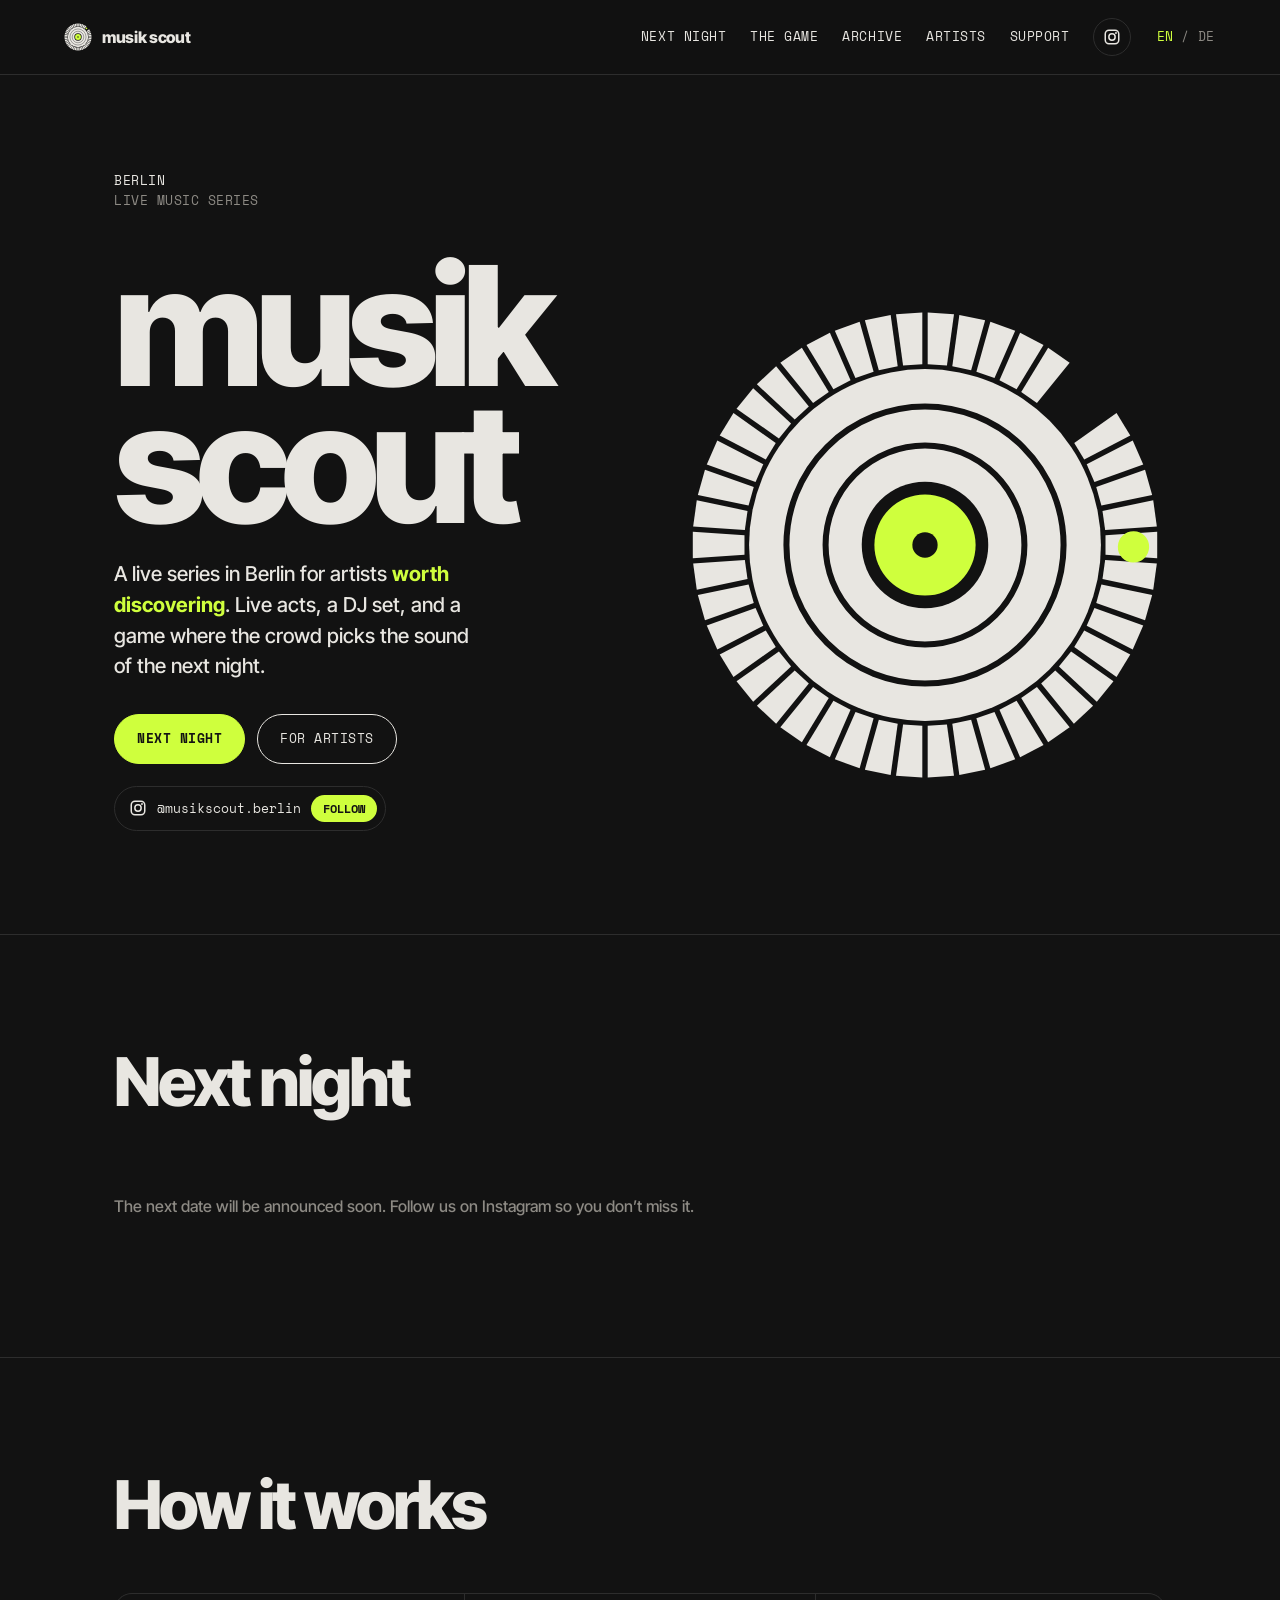
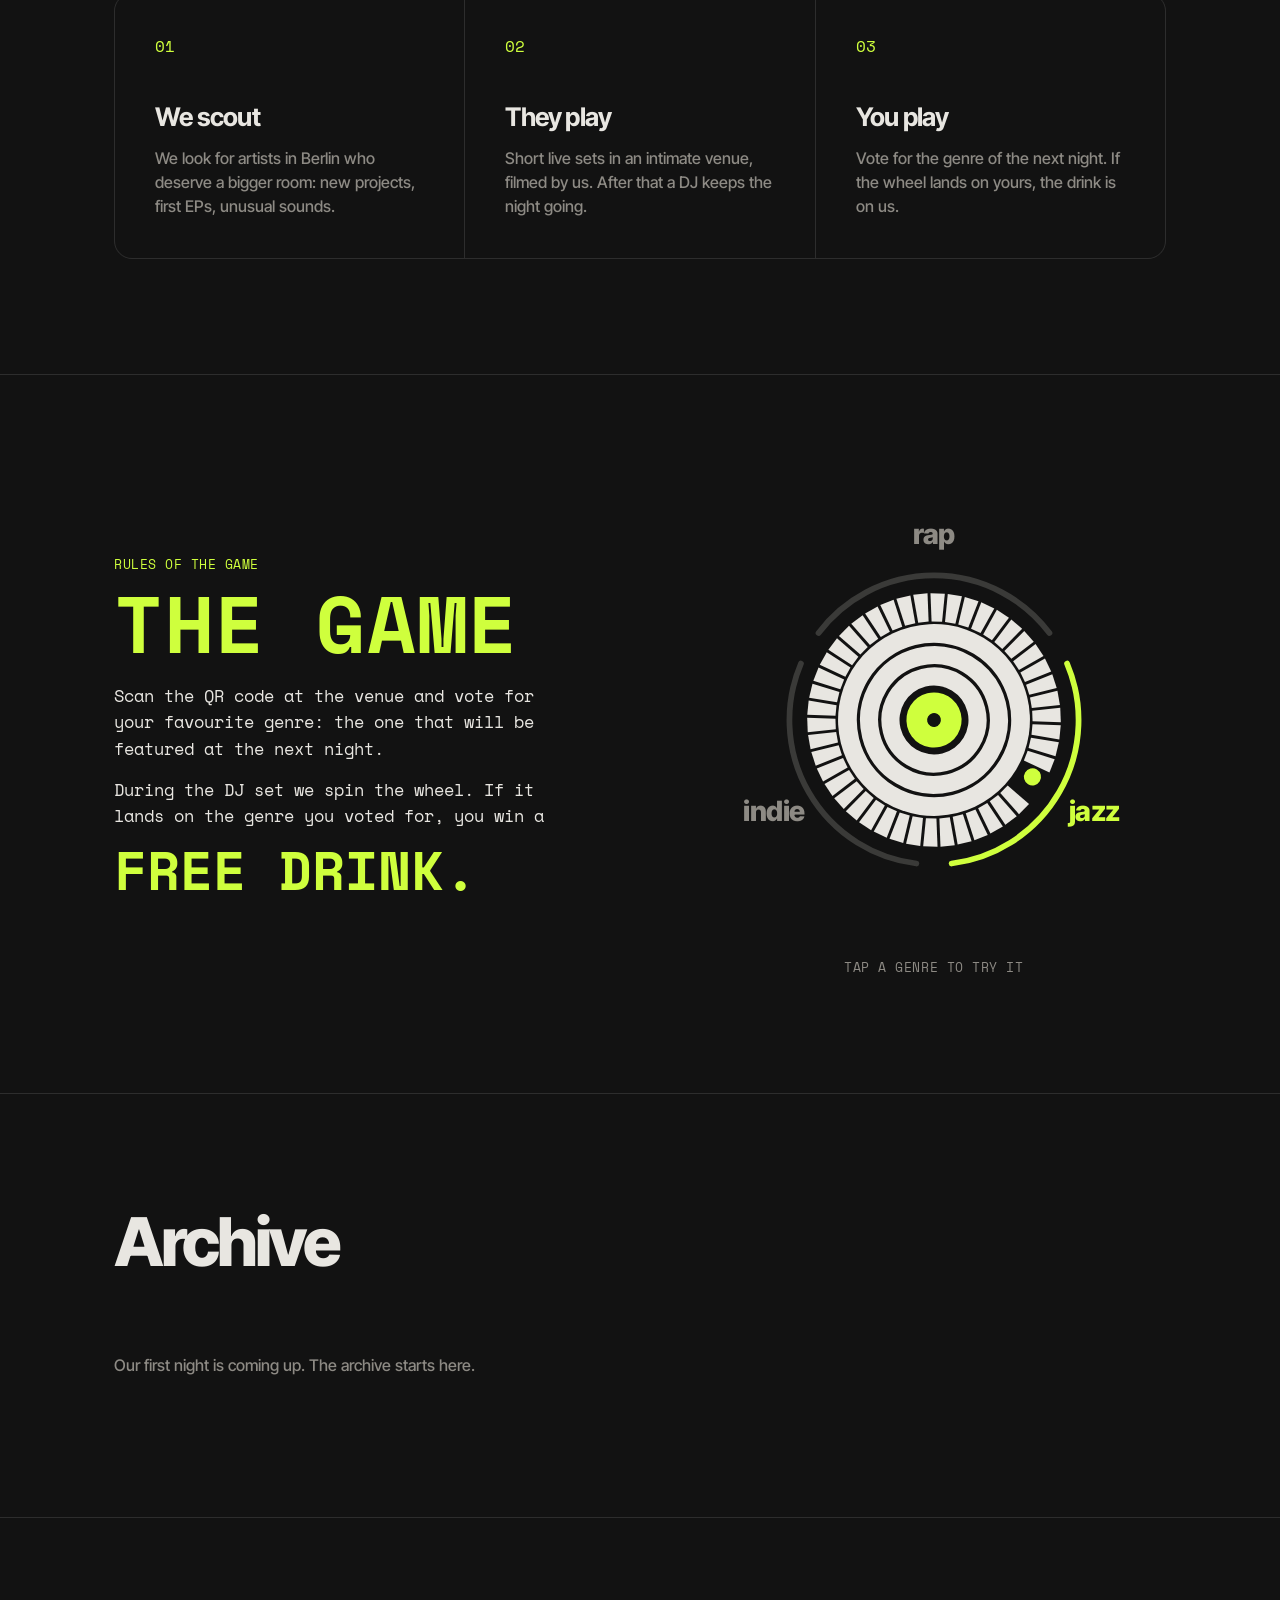
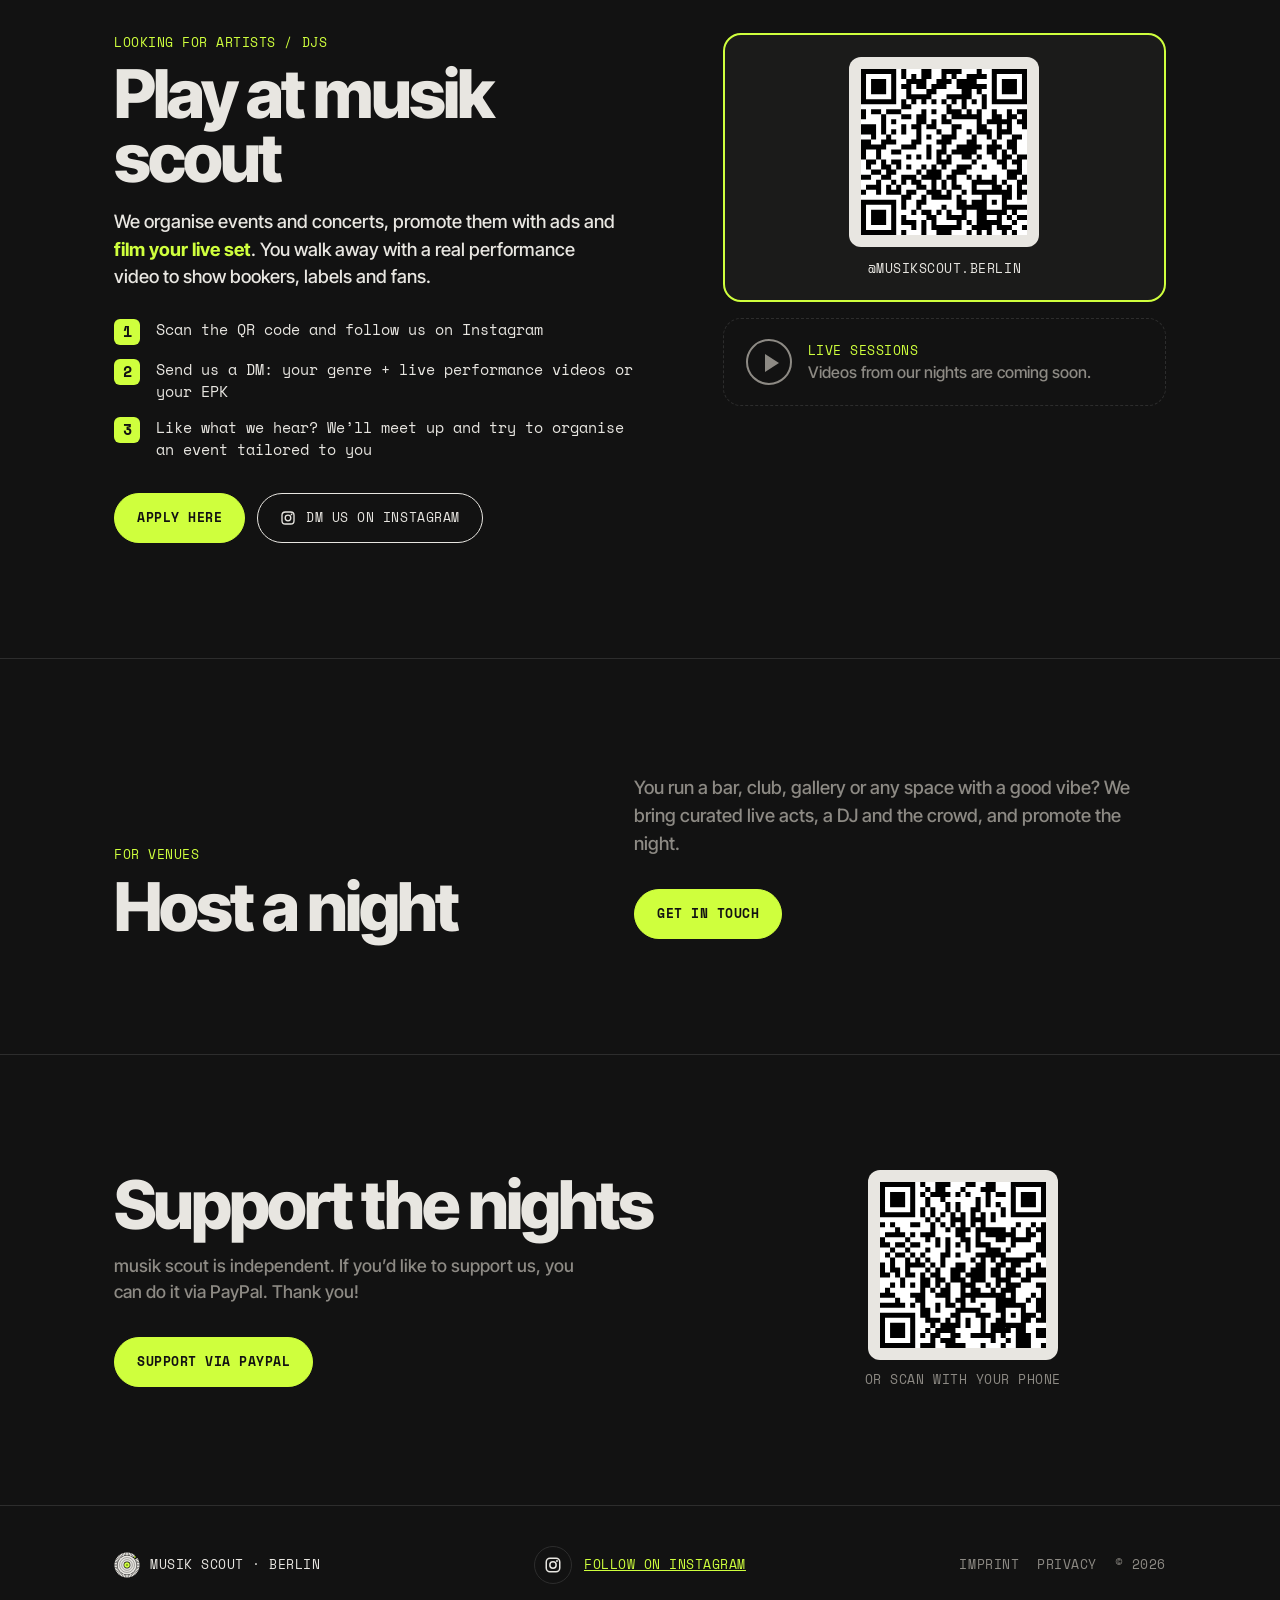
==== commit b9c6e617: "Anfrage-Formulare mit Upload, Backstage EN/DE mit Posteingang, Instagram-Buttons und -Hinweis im Spi" ====
--- a/index.html
+++ b/index.html
@@ -22,6 +22,7 @@
     <li><a href="#archive" data-i18n="nav.archive">Archive</a></li>
     <li><a href="#artists" data-i18n="nav.artists">Artists</a></li>
     <li><a href="#support" data-i18n="nav.support">Support</a></li>
+    <li class="nav-ig"><a class="icon-btn js-insta" href="#" target="_blank" rel="noopener" aria-label="Instagram"><svg class="ig" viewBox="0 0 24 24" aria-hidden="true"><rect x="3" y="3" width="18" height="18" rx="5" fill="none" stroke="currentColor" stroke-width="2"/><circle cx="12" cy="12" r="4.2" fill="none" stroke="currentColor" stroke-width="2"/><circle cx="17.3" cy="6.7" r="1.3" fill="currentColor"/></svg></a></li>
     <li class="lang"><button data-lang="en">EN</button><span class="dim">/</span><button data-lang="de">DE</button></li>
   </ul>
 </nav>
@@ -39,6 +40,7 @@
         <a class="btn primary" href="#next" data-i18n="hero.cta">Next night</a>
         <a class="btn" href="#artists" data-i18n="hero.play">For artists</a>
       </div>
+      <a class="ig-pill js-insta" href="#" target="_blank" rel="noopener"><svg class="ig" viewBox="0 0 24 24" aria-hidden="true"><rect x="3" y="3" width="18" height="18" rx="5" fill="none" stroke="currentColor" stroke-width="2"/><circle cx="12" cy="12" r="4.2" fill="none" stroke="currentColor" stroke-width="2"/><circle cx="17.3" cy="6.7" r="1.3" fill="currentColor"/></svg><span class="js-handle">@musikscout.berlin</span><span class="ig-follow" data-i18n="insta.follow">Follow</span></a>
     </div>
     <div class="hero-logo" aria-hidden="true"><img src="assets/logo.svg" alt=""></div>
   </div>
@@ -98,7 +100,10 @@
         <li><span class="n">2</span><span data-i18n="artists.2"></span></li>
         <li><span class="n">3</span><span data-i18n="artists.3"></span></li>
       </ol>
-      <div class="cta-row"><a class="btn primary js-insta" href="#" target="_blank" rel="noopener" data-i18n="artists.dm">DM us on Instagram</a></div>
+      <div class="cta-row">
+        <a class="btn primary" href="apply.html?type=artist" data-i18n="artists.apply">Apply here</a>
+        <a class="btn js-insta" href="#" target="_blank" rel="noopener"><svg class="ig" viewBox="0 0 24 24" aria-hidden="true"><rect x="3" y="3" width="18" height="18" rx="5" fill="none" stroke="currentColor" stroke-width="2"/><circle cx="12" cy="12" r="4.2" fill="none" stroke="currentColor" stroke-width="2"/><circle cx="17.3" cy="6.7" r="1.3" fill="currentColor"/></svg><span data-i18n="artists.dm">DM us on Instagram</span></a>
+      </div>
     </div>
     <div class="artists-side">
       <a class="qr-card js-insta" href="#" target="_blank" rel="noopener">
@@ -113,6 +118,19 @@
   </div>
 </section>
 
+<section id="venues">
+  <div class="wrap venues">
+    <div>
+      <div class="mono lime" data-i18n="venues.kicker">For venues</div>
+      <h2 data-i18n="venues.title">Host a night</h2>
+    </div>
+    <div>
+      <p data-i18n="venues.p"></p>
+      <div class="cta-row"><a class="btn primary" href="apply.html?type=venue" data-i18n="venues.btn">Get in touch</a></div>
+    </div>
+  </div>
+</section>
+
 <section id="support">
   <div class="wrap support">
     <div>
@@ -123,16 +141,18 @@
     <div class="support-qr">
       <div class="qr" id="qr-paypal"></div>
       <div class="mono dim" data-i18n="support.scan"></div>
-      <div class="donate-range">€10 – €20</div>
     </div>
   </div>
 </section>
 
 <footer>
-  <div class="wrap mono">
-    <span>musik scout · Berlin</span>
-    <a href="#" target="_blank" rel="noopener" class="lime js-insta" data-i18n="foot.follow">Follow on Instagram</a>
-    <span class="dim">© <span id="year"></span></span>
+  <div class="wrap mono foot">
+    <div class="foot-brand"><img src="assets/logo-static.svg" alt=""> musik scout · Berlin</div>
+    <div class="foot-social">
+      <a class="icon-btn js-insta" href="#" target="_blank" rel="noopener" aria-label="Instagram"><svg class="ig" viewBox="0 0 24 24" aria-hidden="true"><rect x="3" y="3" width="18" height="18" rx="5" fill="none" stroke="currentColor" stroke-width="2"/><circle cx="12" cy="12" r="4.2" fill="none" stroke="currentColor" stroke-width="2"/><circle cx="17.3" cy="6.7" r="1.3" fill="currentColor"/></svg></a>
+      <a class="lime js-insta" href="#" target="_blank" rel="noopener" data-i18n="foot.follow">Follow on Instagram</a>
+    </div>
+    <div class="foot-legal"><a href="imprint.html" data-i18n="legal.imprint">Imprint</a><a href="privacy.html" data-i18n="legal.privacy">Privacy</a><span class="dim">© <span id="year"></span></span></div>
   </div>
 </footer>
 
--- a/assets/style.css
+++ b/assets/style.css
@@ -1,4 +1,9 @@
-@import url("https://fonts.googleapis.com/css2?family=Inter+Tight:wght@500;700;800&family=Space+Mono:wght@400;700&display=swap");
+/* Schriften lokal gehostet (keine Verbindung zu Google) */
+@font-face { font-family: "Inter Tight"; font-style: normal; font-weight: 500; font-display: swap; src: url("fonts/inter-tight-latin-500-normal.woff2") format("woff2"); }
+@font-face { font-family: "Inter Tight"; font-style: normal; font-weight: 700; font-display: swap; src: url("fonts/inter-tight-latin-700-normal.woff2") format("woff2"); }
+@font-face { font-family: "Inter Tight"; font-style: normal; font-weight: 800; font-display: swap; src: url("fonts/inter-tight-latin-800-normal.woff2") format("woff2"); }
+@font-face { font-family: "Space Mono"; font-style: normal; font-weight: 400; font-display: swap; src: url("fonts/space-mono-latin-400-normal.woff2") format("woff2"); }
+@font-face { font-family: "Space Mono"; font-style: normal; font-weight: 700; font-display: swap; src: url("fonts/space-mono-latin-700-normal.woff2") format("woff2"); }
 
 :root {
   --bg: #121212;
@@ -242,3 +247,61 @@
 .ticket-status p { color: var(--ink-dim); } .ticket-status strong { color: var(--ink); text-transform: uppercase; }
 .ticket-clock { margin-top: 14px; color: var(--ink-dim); font-size: .75rem; }
 .bar-row .name.genre { font-family: var(--mono); text-transform: uppercase; letter-spacing: .02em; }
+
+/* ── Instagram-Buttons ───────────────────────────── */
+.ig { width: 18px; height: 18px; flex: none; }
+.icon-btn { display: inline-grid; place-items: center; width: 38px; height: 38px; border-radius: 50%; border: 1px solid var(--line); color: var(--ink); transition: color .15s, border-color .15s, background .15s; }
+.icon-btn:hover { color: var(--bg); background: var(--lime); border-color: var(--lime); }
+.nav-ig { display: block !important; }
+.ig-pill { display: inline-flex; align-items: center; gap: 10px; margin-top: 22px; padding: 8px 8px 8px 14px; border-radius: 999px; border: 1px solid var(--line); text-decoration: none; font-family: var(--mono); font-size: .8rem; color: var(--ink); transition: border-color .15s; }
+.ig-pill:hover { border-color: var(--lime); }
+.ig-pill .ig-follow { background: var(--lime); color: var(--bg); border-radius: 999px; padding: 5px 12px; font-weight: 700; text-transform: uppercase; font-size: .72rem; }
+.btn .ig { width: 16px; height: 16px; }
+
+/* ── Locations ───────────────────────────────────── */
+.venues { display: grid; grid-template-columns: 1fr 1.2fr; gap: clamp(24px, 6vw, 80px); align-items: end; }
+.venues h2 { margin-top: 10px; }
+.venues p { color: var(--ink-dim); font-size: 1.15rem; max-width: 48ch; }
+@media (max-width: 760px) { .venues { grid-template-columns: 1fr; } }
+
+/* ── Footer ──────────────────────────────────────── */
+.foot { align-items: center; }
+.foot-brand { display: flex; align-items: center; gap: 10px; }
+.foot-brand img { width: 26px; }
+.foot-social { display: flex; align-items: center; gap: 12px; }
+.foot-legal { display: flex; gap: 18px; align-items: center; }
+.foot-legal a { color: var(--ink-dim); text-decoration: none; } .foot-legal a:hover { color: var(--ink); }
+
+/* ── Anfrage-Formular ────────────────────────────── */
+.apply-page { padding-top: 40px; padding-bottom: 90px; max-width: 860px; }
+.apply-tabs { display: inline-flex; gap: 4px; padding: 4px; border: 1px solid var(--line); border-radius: 999px; margin-bottom: 34px; }
+.apply-tabs a { padding: 9px 18px; border-radius: 999px; text-decoration: none; color: var(--ink-dim); }
+.apply-tabs a[aria-selected="true"] { background: var(--lime); color: var(--bg); font-weight: 700; }
+.apply-title { font-size: clamp(2.4rem, 6vw, 4rem); font-weight: 800; letter-spacing: -0.045em; line-height: .95; }
+.apply-lede { color: var(--ink-dim); font-size: 1.1rem; margin: 14px 0 30px; max-width: 52ch; }
+form.apply-form { display: grid; gap: 16px; }
+.apply-form .grid2 { display: grid; grid-template-columns: 1fr 1fr; gap: 16px; }
+.field { display: grid; gap: 6px; }
+.field input, .field textarea { width: 100%; padding: 14px 16px; border-radius: 12px; border: 1px solid var(--line); background: var(--bg-2); color: var(--ink); font: inherit; font-size: 1rem; }
+.field input:focus, .field textarea:focus { outline: none; border-color: var(--lime); }
+.field textarea { resize: vertical; }
+.field input[type=file] { padding: 12px; font-size: .9rem; }
+.radio-row { border: 0; display: flex; flex-wrap: wrap; gap: 10px 22px; align-items: center; }
+.radio-row legend { margin-bottom: 8px; }
+.radio-row label, .consent { display: flex; gap: 10px; align-items: flex-start; cursor: pointer; }
+input[type=radio], input[type=checkbox] { accent-color: var(--lime); width: 18px; height: 18px; margin-top: 2px; }
+.consent { color: var(--ink-dim); font-size: .92rem; } .consent a { color: var(--ink); }
+.hp { position: absolute; left: -9999px; width: 1px; height: 1px; opacity: 0; }
+.err { color: #ff7a70; font-size: .75rem; }
+.apply-done h2 { font-size: 2.6rem; }
+@media (max-width: 640px) { .apply-form .grid2 { grid-template-columns: 1fr; } }
+
+/* ── Instagram-Hinweis vor dem Spiel ─────────────── */
+.vote-tools { display: flex; align-items: center; gap: 14px; }
+.vote-tools .icon-btn { width: 34px; height: 34px; }
+.gate { margin-top: 26px; display: grid; justify-items: start; }
+.gate-logo img { width: 84px; height: 84px; border-radius: 50%; border: 2px solid var(--lime); margin-bottom: 18px; }
+.gate h1 { margin-top: 6px; }
+.gate-btn { width: 100%; justify-content: center; padding: 18px; font-size: .9rem; margin-top: 10px; }
+.gate-btn .ig { width: 18px; height: 18px; }
+.gate-skip { background: none; border: 0; color: var(--ink-dim); text-decoration: underline; text-underline-offset: 3px; margin: 18px auto 0; cursor: pointer; font-size: .75rem; }
